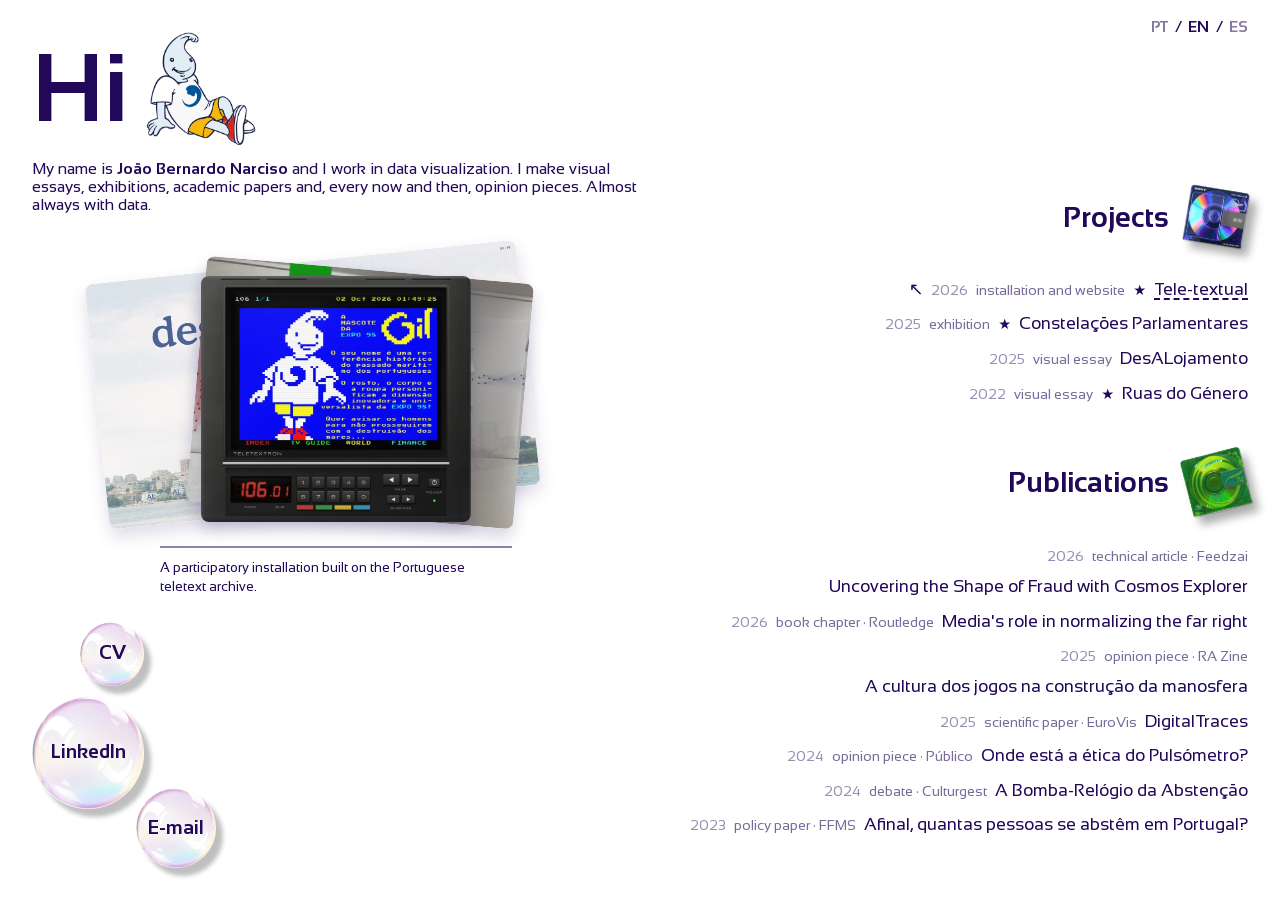
==== index.html @ b0f2d0bf "popups for every project, bigger pile, reviewed copy - every click opens the project's popup; popups" ====
<!doctype html>
<!-- GERADO por build.js a partir de assets/data/site.js. Não editar à mão. -->
<html lang="pt">
	<head>
		<meta charset="utf-8" />
		<meta name="viewport" content="width=device-width, initial-scale=1" />
		<title>João Bernardo Narciso</title>
		<meta name="description" content="João Bernardo Narciso trabalha em visualização de dados. Faz ensaios visuais, exposições, artigos académicos e, de vez em quando, de opinião. Quase sempre com dados." />
		<link rel="canonical" href="https://joaobernardo.me/" />
		<link rel="alternate" hreflang="pt" href="https://joaobernardo.me/" />
		<link rel="alternate" hreflang="en" href="https://joaobernardo.me/en/" />
		<link rel="alternate" hreflang="es" href="https://joaobernardo.me/es/" />
		<link rel="alternate" hreflang="x-default" href="https://joaobernardo.me/" />
		<meta property="og:type" content="website" />
		<meta property="og:title" content="João Bernardo Narciso" />
		<meta property="og:description" content="João Bernardo Narciso trabalha em visualização de dados. Faz ensaios visuais, exposições, artigos académicos e, de vez em quando, de opinião. Quase sempre com dados." />
		<meta property="og:url" content="https://joaobernardo.me/" />
		<meta property="og:image" content="https://joaobernardo.me/assets/images/share.jpg" />
		<meta property="og:image:width" content="1200" />
		<meta property="og:image:height" content="630" />
		<meta name="twitter:card" content="summary_large_image" />
		<link rel="icon" type="image/png" sizes="32x32" href="/assets/images/favicon-32.png" />
		<link rel="icon" type="image/png" sizes="64x64" href="/assets/images/favicon-64.png" />
		<link rel="apple-touch-icon" sizes="180x180" href="/assets/images/apple-touch-icon.png" />
		<link rel="stylesheet" href="/assets/css/reset.css" />
		<link rel="preconnect" href="https://fonts.googleapis.com" />
		<link rel="preconnect" href="https://fonts.gstatic.com" crossorigin />
		<link
			rel="stylesheet"
			href="https://fonts.googleapis.com/css2?family=Sansation:wght@300;400;700&display=swap"
		/>
		<link rel="stylesheet" href="/assets/css/styles.css" />
		<script defer src="https://cloud.umami.is/script.js" data-website-id="e553c8a9-fc2c-4e93-b020-e9d1462095bc"></script>
		<script type="application/ld+json">
{
	"@context": "https://schema.org",
	"@type": "Person",
	"name": "João Bernardo Narciso",
	"url": "https://joaobernardo.me/",
	"jobTitle": "Data Visualization",
	"description": "João Bernardo Narciso trabalha em visualização de dados. Faz ensaios visuais, exposições, artigos académicos e, de vez em quando, de opinião. Quase sempre com dados.",
	"sameAs": [
		"https://www.linkedin.com/in/joaobernardonarciso/"
	]
}
		</script>
	</head>
	<body>
		<script>
			(function () {
				if (location.search.indexOf('lang=pt') !== -1) return;
				if (/bot|crawler|spider|googlebot|bingbot|yandex|slurp|duckduckbot|baiduspider|facebookexternalhit|linkedinbot|twitterbot/i.test(navigator.userAgent)) return;
				var lang = (navigator.language || '').toLowerCase();
				if (lang.indexOf('en') === 0) {
					window.location.replace('/en/');
				} else if (lang.indexOf('es') === 0) {
					window.location.replace('/es/');
				}
			})();
		</script>
		<nav class="bubbles" aria-label="Links">
			<a class="bubble bubble--cv" href="/assets/files/CV.pdf" target="_blank" rel="noopener noreferrer">CV</a>
			<a class="bubble bubble--linkedin" href="https://www.linkedin.com/in/joaobernardonarciso/" target="_blank" rel="noopener noreferrer">LinkedIn</a>
			<a class="bubble bubble--email" href="mailto:joaobernardonarciso@gmail.com">E-mail</a>
		</nav>
		<div class="langSwitcher">
			<a href="/?lang=pt" class="is-active" aria-current="page" data-lang="pt">PT</a>
			<span aria-hidden="true">/</span>
			<a href="/en/" data-lang="en">EN</a>
			<span aria-hidden="true">/</span>
			<a href="/es/" data-lang="es">ES</a>
		</div>
		<main class="columns">
			<div class="leftColumn">
				<header>
					<div class="headerTitle"><h1 class="headerTitleTitle">Olá</h1><img src="/assets/images/gilexpo.webp" alt=""></div>
					<div class="headerDescription"><p>Chamo-me <b>João Bernardo Narciso</b> e trabalho em visualização de dados. Faço ensaios visuais, exposições, artigos académicos e, de vez em quando, de opinião. Quase sempre com dados.</p></div>
				</header>
				<div class="preview" aria-hidden="true" data-idle="stack">
					<img class="preview__thumb" alt="">
					<p class="preview__description"></p>
				</div>
			</div>
			<div class="rightColumn">
				<div class="portfolio" aria-label="Projetos e publicações">
					<div class="section">
						<h2 class="sectionHeader"><span class="disc"><img src="/assets/images/minidisc1.webp" alt="" style="--tilt: 9.4deg; --tilt-hover: -6.6deg"></span>Projetos</h2>
						<ul>
							<li><a href="https://teletext.joaobernardo.me" data-title="Tele-textual" data-description="Uma instalação participativa construída sobre o arquivo do teletexto português." data-modal-description="Um arquivo vivo de páginas do teletexto da RTP e da SIC. Qualquer pessoa pode também criar páginas novas, dentro das restrições de uma tecnologia (aparentemente) obsoleta." data-thumb="/assets/images/thumbnails/teletextual.webp" data-flagship><span class="entry__year">2026</span><span class="entry__type">instalação e site</span><span class="entry__star" role="img" title="Projeto principal" aria-label="Projeto principal">★</span><span class="entry__title">Tele-textual</span></a></li>
							<li><a href="https://parliament.joaobernardo.me" data-title="Constelações Parlamentares" data-description="Exposição sobre as votações do Parlamento Europeu desde 2004, redesenhadas como redes." data-modal-description="Todas as votações nominais do Parlamento Europeu desde 2004, redesenhadas como redes, em que dois eurodeputados ficam mais próximos quanto mais semelhantes forem as suas votações. A exposição está em itinerância no Festival Política." data-thumb="/assets/images/thumbnails/constelacoes.webp" data-flagship data-gallery="/assets/images/constelacoes/4.jpg|/assets/images/constelacoes/1.jpg|/assets/images/constelacoes/2.jpg|/assets/images/constelacoes/5.jpg|/assets/images/constelacoes/3.jpg"><span class="entry__year">2025</span><span class="entry__type">exposição</span><span class="entry__star" role="img" title="Projeto principal" aria-label="Projeto principal">★</span><span class="entry__title">Constelações Parlamentares</span></a></li>
							<li><a href="https://desalojamento.pt" data-title="DesALojamento" data-description="Ensaio visual sobre o impacto do Alojamento Local na crise da habitação em Lisboa e no Porto." data-thumb="/assets/images/thumbnails/desalojamento.webp"><span class="entry__year">2025</span><span class="entry__type">ensaio visual</span><span class="entry__title">DesALojamento</span></a></li>
							<li><a href="https://ruasdogenero.pt/pt" data-title="Ruas do Género" data-description="Ensaio visual sobre a representação das mulheres na toponímia do Porto.&lt;span class=&quot;honor&quot;&gt;Selecionado como uma das melhores histórias visuais e de dados de 2022 pelo The Pudding&lt;/span&gt;&lt;span class=&quot;honor&quot;&gt;Menção honrosa nos Prémios SPE de Jornalismo de Dados&lt;/span&gt;" data-modal-description="Ensaio visual sobre a representação das mulheres na toponímia do Porto.&lt;span class=&quot;honor&quot;&gt;&lt;a href=&quot;https://pudding.cool/pudding-cup/&quot; target=&quot;_blank&quot; rel=&quot;noopener noreferrer&quot;&gt;Selecionado como uma das melhores histórias visuais e de dados de 2022 pelo The Pudding&lt;/a&gt;&lt;/span&gt;&lt;span class=&quot;honor&quot;&gt;&lt;a href=&quot;https://www.escs.ipl.pt/editoriais/premiar-o-jornalismo-de-dados&quot; target=&quot;_blank&quot; rel=&quot;noopener noreferrer&quot;&gt;Menção honrosa nos Prémios SPE de Jornalismo de Dados&lt;/a&gt;&lt;/span&gt;" data-thumb="/assets/images/thumbnails/ruasdogenero.webp" data-flagship><span class="entry__year">2022</span><span class="entry__type">ensaio visual</span><span class="entry__star" role="img" title="Projeto principal" aria-label="Projeto principal">★</span><span class="entry__title">Ruas do Género</span></a></li>
						</ul>
					</div>
					<div class="section">
						<h2 class="sectionHeader"><span class="disc"><img src="/assets/images/minidisc2.webp" alt="" style="--tilt: -13.3deg; --tilt-hover: 6.7deg"></span>Publicações</h2>
						<ul>
							<li><a href="https://medium.com/feedzaitech/uncovering-the-shape-of-fraud-with-cosmos-explorer-visual-metaphors-behind-millions-of-transactions-b98e4cf56e56" data-title="Uncovering the Shape of Fraud with Cosmos Explorer" data-description="Artigo técnico sobre o uso de metáforas visuais para revelar padrões em dados de transações financeiras." data-thumb="/assets/images/thumbnails/fraud.webp"><span class="entry__year">2026</span><span class="entry__type">artigo técnico · Feedzai</span><span class="entry__title">Uncovering the Shape of Fraud with Cosmos Explorer</span></a></li>
							<li><a href="https://www.taylorfrancis.com/chapters/edit/10.4324/9781032710167-3/role-media-normalising-far-right-luca-manucci-joão-bernardo-narciso" data-title="Media's role in normalizing the far right" data-description="Capítulo de livro sobre o papel dos meios de comunicação na normalização da extrema-direita em Portugal e Espanha." data-thumb="/assets/images/thumbnails/farright.webp"><span class="entry__year">2026</span><span class="entry__type">capítulo de livro · Routledge</span><span class="entry__title">Media's role in normalizing the far right</span></a></li>
							<li><a href="https://redeanticapitalista.net/a-cultura-dos-jogos-na-construcao-da-manosfera/" data-title="A cultura dos jogos na construção da manosfera" data-description="Artigo de opinião sobre a cultura dos videojogos como espaço de socialização da manosfera." data-thumb="/assets/images/thumbnails/razine2.webp"><span class="entry__year">2025</span><span class="entry__type">artigo de opinião · RA Zine</span><span class="entry__title">A cultura dos jogos na construção da manosfera</span></a></li>
							<li><a href="https://diglib.eg.org/items/fb9c677a-8d79-43c6-8754-9d08834771e2" data-title="DigitalTraces" data-description="Artigo científico sobre uma ferramenta visual para detetar fraude na atividade digital dos utilizadores." data-thumb="/assets/images/thumbnails/digitaltraces.webp"><span class="entry__year">2025</span><span class="entry__type">artigo científico · EuroVis</span><span class="entry__title">DigitalTraces</span></a></li>
							<li><a href="https://www.publico.pt/2024/02/17/opiniao/opiniao/onde-etica-pulsometro-2080435" data-title="Onde está a ética do Pulsómetro?" data-description="Artigo de opinião sobre a ética do Pulsómetro eleitoral da CNN, um 'indicador de sentimento nas redes sociais' usado nas legislativas de 2024." data-thumb="/assets/images/thumbnails/publico2.webp"><span class="entry__year">2024</span><span class="entry__type">artigo de opinião · Público</span><span class="entry__title">Onde está a ética do Pulsómetro?</span></a></li>
							<li><a href="https://www.culturgest.pt/pt/media/bomba-relogio-da-abstencao/" data-title="A Bomba-Relógio da Abstenção" data-description="Debate sobre as motivações da abstenção eleitoral." data-thumb="/assets/images/thumbnails/bombarelogio.webp"><span class="entry__year">2024</span><span class="entry__type">debate · Culturgest</span><span class="entry__title">A Bomba-Relógio da Abstenção</span></a></li>
							<li><a href="https://ffms.pt/pt-pt/estudos/policy-papers/afinal-quantas-pessoas-se-abstem-em-portugal" data-title="Afinal, quantas pessoas se abstêm em Portugal?" data-description="Policy paper sobre a abstenção eleitoral em Portugal, publicado pela Fundação Francisco Manuel dos Santos." data-thumb="/assets/images/thumbnails/abstencao.webp"><span class="entry__year">2023</span><span class="entry__type">policy paper · FFMS</span><span class="entry__title">Afinal, quantas pessoas se abstêm em Portugal?</span></a></li>
						</ul>
					</div>
				</div>
			</div>
		</main>
		<div class="projectModal" role="dialog" aria-modal="true" aria-labelledby="projectModalTitle" hidden>
			<div class="projectModal__backdrop" data-close></div>
			<div class="projectModal__card">
				<div class="projectModal__header">
					<h2 class="projectModal__title" id="projectModalTitle"></h2>
					<button class="projectModal__close" type="button" aria-label="Fechar" data-close>×</button>
				</div>
				<div class="projectModal__gallery" role="group" aria-label="Fotografias do projeto" hidden></div>
				<div class="projectModal__galleryNav" hidden>
					<button type="button" data-gallery-step="-1" aria-label="Fotografia anterior">←</button>
					<button type="button" data-gallery-step="1" aria-label="Fotografia seguinte">→</button>
				</div>
				<p class="projectModal__description"></p>
				<a class="projectModal__link" target="_blank" rel="noopener noreferrer">Abrir ↗</a>
				<div class="projectModal__nav">
					<button type="button" data-project-step="-1" data-label="Projeto anterior"><span aria-hidden="true">←</span> <span class="projectModal__navTitle"></span></button>
					<button type="button" data-project-step="1" data-label="Projeto seguinte"><span class="projectModal__navTitle"></span> <span aria-hidden="true">→</span></button>
				</div>
			</div>
		</div>
		<script src="/assets/js/main.js" defer></script>
	</body>
</html>
---- assets/css/styles.css ----
:root {
	--color-purple: #210858;
	--max-width: 42rem;
}

*,
*::before,
*::after {
	box-sizing: border-box;
}



html {
  min-height: 100vh;
}

html, html * {
  cursor: url('../images/cursor.png') 0 0, auto !important;
}

/* Anything clickable gets the system hand, so links read as links. */
html a, html a *, html button {
  cursor: pointer !important;
}

body {
	color: var(--color-purple);
	font-family: 'Sansation', system-ui, sans-serif;
	line-height: 1.5;
	min-height: 100vh;
	display: flex;
	flex-direction: column;
	margin: 0;
	padding: 0;
}

p + p {
	margin-top: 0.4em;
}

a {
	color: inherit;
	text-decoration: none;
}

a:hover{
	text-decoration: underline dashed;
	text-underline-offset: 0.2em;
}

b{
	font-weight: bold;
}

.headerTitle {
    font-size: 6rem;
    display: flex;
    flex-direction: row;
    align-items: center;
    gap: 1rem;
    font-weight: bold;
}

.headerTitle img {
	height: 1.2em;
	width: auto;
	object-fit: contain;
}

.headerDescription {
	font-size: 1rem;
	font-style: normal;
	font-weight: 400;
	line-height: 112.295%;
}

.bubbles {
	position: absolute;
	bottom: 2rem;
	left: 2rem;
	width: 11rem;
	pointer-events: none;
}

.bubble {
	position: absolute;
	display: grid;
	place-items: center;
	background: url('../images/bubble.png') center / contain no-repeat;
	color: var(--color-purple);
	text-decoration: none;
	font-weight: 700;
    pointer-events: auto;
    border-radius: 50%;
    box-shadow: 7px 8px 4px rgba(0, 0, 0, 0.25);
	transition: transform 200ms ease-out;
}

.bubble:hover,
.bubble:focus-visible {
	transform: scale(1.08);
}

@media (prefers-reduced-motion: reduce) {
	.bubble {
		transition: none;
	}
	.bubble:hover,
	.bubble:focus-visible {
		transform: none;
	}
}

.bubble--cv {
	bottom: 11.4rem;
	left: 3rem;
	width: 4rem;
	height: 4rem;
	font-size: 1.2rem;
}

.bubble--linkedin {
	bottom: 3.7rem;
	left: 0;
	width: 7rem;
	height: 7rem;
	font-size: 1.2rem;
}

.bubble--email {
	bottom: 0;
	left: 6.5rem;
	width: 5rem;
	height: 5rem;
	font-size: 1.2rem;
}

.portfolio {
	margin-bottom: 1rem;
}

.sectionHeader{
	display: flex;
    flex-direction: row-reverse;
    align-items: center;
	
	gap: 1rem;
	font-size: clamp(1.1rem, 3.2vh, 1.8rem);
	font-weight: 700;
	margin-top: clamp(1rem, 5.3vh, 3rem);
	margin-bottom: clamp(0.5rem, 3.5vh, 2rem);
	text-align: right;

}


.sectionHeader .disc{
	display: inline-block;
	filter: drop-shadow(7px 8px 4px rgba(0, 0, 0, 0.32));
	will-change: filter;
	transform: translateZ(0);
}

.sectionHeader img{
	width: clamp(2.5rem, 7vh, 4rem);
	display: block;
	transform: rotate(var(--tilt, 0deg));
	transition: transform 300ms ease-out;
}

/* Each shelf carries its own tilt in assets/data/site.js, so adding a section
   needs no new CSS. */
.section:hover .sectionHeader img {
	transform: rotate(var(--tilt-hover, var(--tilt, 0deg)));
}

.section ul {
	display: flex;
	flex-direction: column;
	align-items: flex-end;
	gap: clamp(0.35rem, 1.3vh, 0.75rem);
}

.section ul li {
	font-size: clamp(0.8rem, 2vh, 1.1rem);
	line-height: 1.3;
	width: 100%;
}

/* One row per project. The year and the type read first, then the title,
   which stays flush to the right edge the list has always aligned on. A title
   too long for the row wraps inside itself rather than being cut. */
.section ul li a {
	display: flex;
	flex-wrap: wrap;
	justify-content: flex-end;
	align-items: baseline;
	gap: 0.45em;
}

.entry__year,
.entry__type,
.entry__star {
	flex: none;
}

.entry__year {
	font-size: 0.8em;
	font-variant-numeric: tabular-nums;
	opacity: 0.45;
}

.entry__type {
	font-size: 0.8em;
	opacity: 0.6;
}

.entry__star {
	font-size: 0.82em;
	line-height: 1;
}

.entry__title {
	text-align: right;
}

/* Only the title takes the hover underline — not the year and type beside it. */
.section ul li a:hover {
	text-decoration: none;
}

.section ul li a:hover .entry__title,
.section ul li a:focus-visible .entry__title {
	text-decoration: underline dashed;
	text-underline-offset: 0.2em;
}

.columns {
	display: grid;
	grid-template-columns: 50% 1fr;
	gap: 1rem;
	align-items: start;
	padding: 1rem clamp(1rem, 3vw, 2rem);
}

/* The bubbles are pinned to the bottom-left of the first screen (their cluster
   reaches 17.4rem up from it), so the left column stops above them and the
   preview shrinks into whatever height is left. */
.leftColumn {
	display: flex;
	flex-direction: column;
	height: calc(100vh - 2rem);
	padding-bottom: 17.5rem;
}

.rightColumn {
	min-height: calc(100vh - 2rem);
	display: flex;
	flex-direction: column;
	justify-content: flex-end;
	padding-bottom: clamp(1rem, 2rem, 3rem);
}



ul {
	text-align: right;
}

li {
	position: relative;
}

/* The arrow sits on the link, which is the flex row, so it lines up on the
   same baseline as the year rather than stacking above it. */
.section ul li a::before {
	content: '↖';
	flex: none;
	opacity: 0;
	transition: opacity 150ms ease-out, translate 150ms ease-out;
	translate: -0.2em 0.1em;
}

.section ul li a:hover::before,
.section ul li a:focus-visible::before {
	opacity: 1;
	translate: 0 0;
}

@media (prefers-reduced-motion: reduce) {
	.section ul li a::before {
		transition: none;
	}
}

.preview {
	flex: 1 1 0;
	min-height: 0;
	display: grid;
	/* The image row takes what it needs but gives way first on short screens. */
	grid-template-rows: minmax(0, auto) auto;
	/* Centred in the space the left column has left, both ways, and every print
	   centred on the same axis. The width follows the column, so the pile grows
	   on a big screen instead of sitting small in a corner of it. */
	align-content: center;
	justify-items: center;
	align-self: center;
	width: 100%;
	margin: 2rem 0 0;
	max-width: min(44rem, 90%);
	opacity: 0;
	transition: opacity 200ms ease-out;
	text-align: left;
}

.preview.is-visible {
	opacity: 1;
}

.preview__thumb {
	display: block;
	max-width: 100%;
	max-height: min(100%, 30vh);
	border-radius: 0.5rem;
	box-shadow: 0 8px 16px rgba(33, 8, 88, 0.2);
}

.preview__thumb:not([src]),
.preview__thumb[src=""] {
	display: none;
}

.preview__description {
	margin-top: 1rem;
	font-size: 0.85rem;
	line-height: 1.4;
}

.preview__description:empty {
	display: none;
}

@media (prefers-reduced-motion: reduce) {
	.preview {
		transition: none;
	}
}

/* ── Idle preview ─────────────────────────────────────────────────────────────
   What the left column does before anything is hovered (`idlePreview: 'stack'`
   in site.js): a pile of prints. The next two stick out from under the top
   one; a line fills up, the top one is tossed aside and the pile moves up.
   `.is-leaving` plays that exit; the script then swaps the images under
   `.is-resetting`, which turns transitions off so the swap is never seen. */
.preview__thumb,
.preview__next {
	grid-area: 1 / 1;
	transition: transform 400ms ease, opacity 400ms ease;
}

.preview__thumb {
	z-index: 3;
}

/* The pile's row keeps one height whatever is in it, and the prints stand on
   its bottom edge: a row sized by its content changed height every time a
   portrait entered or left the pile, and everything jumped with it. The 39.5rem
   is what the rest of the first screen needs (header ≈ 13rem, margins 3rem,
   three lines of text ≈ 6rem, bubbles 17.5rem) — raise it if the intro grows. */
.preview[data-mode='stack'] {
	--pile-gap: clamp(2rem, 6vh, 4.5rem);
	grid-template-rows: max(4rem, min(42vh, 100vh - 37.5rem - var(--pile-gap), 24rem)) auto;
	/* The tilted prints underneath rise above the row at their corners, more
	   the bigger they are; this gap, which grows with the screen, keeps them
	   off the intro text. */
	margin-top: var(--pile-gap);
}

.preview[data-mode='stack'] .preview__thumb,
.preview[data-mode='stack'] .preview__next {
	align-self: end;
	/* Every print is as tall as the row, whatever its format: the preview is
	   wide enough for a landscape at that height. Capping the width instead
	   made landscapes much shorter than portraits, and since they all stand on
	   the row's bottom edge the landscapes looked dropped to the floor.
	   `height`, not `max-height`: a maximum never enlarges, so a thumbnail whose
	   file is smaller than the row stayed at its own small size. */
	height: 100%;
	width: auto;
	max-height: none;
	object-fit: contain;
}

/* Room for the corners of the tilted prints, so they do not dip into the text.
   The text keeps a reading width of its own, centred under the pile. */
.preview[data-mode='stack'] .preview__description {
	margin-top: 1.5rem;
	width: min(100%, 22rem);
}

.preview__description {
	grid-row: 2;
	transition: opacity 200ms ease-out;
}

.preview__next {
	display: none;
	max-width: 100%;
	max-height: min(100%, 30vh);
	border-radius: 0.5rem;
	box-shadow: 0 8px 16px rgba(33, 8, 88, 0.2);
}

.preview.is-idle .preview__next[src] {
	display: block;
}

/* --x / --x-up are set per image by placeStack() in main.js. */
.preview__next[data-depth='1'] {
	transform: translate(var(--x, 3.5rem), -0.4rem) rotate(5deg);
	opacity: 0.9;
}

/* The second print moves up into the first one's place. It must read --x-up
   here rather than have --x overridden: --x is set inline and would win. */
.preview.is-leaving .preview__next[data-depth='2'] {
	transform: translate(var(--x-up, 3.5rem), -0.4rem) rotate(5deg);
	opacity: 0.9;
}

.preview__next[data-depth='1'] {
	z-index: 2;
}

.preview__next[data-depth='2'] {
	z-index: 1;
	transform: translate(var(--x, 6.5rem), -0.9rem) rotate(-6deg);
	opacity: 0.7;
}

.preview.is-leaving .preview__thumb {
	transform: translate(-45%, -8%) rotate(-12deg);
	opacity: 0;
}

.preview.is-leaving .preview__next[data-depth='1'] {
	transform: none;
	opacity: 1;
}

.preview.is-leaving .preview__description {
	opacity: 0;
}

.preview.is-resetting .preview__thumb,
.preview.is-resetting .preview__next {
	transition: none;
}

/* A hover, or the return from one, fades the old content out and the new in. */
.preview.is-swapping .preview__thumb,
.preview.is-swapping .preview__next,
.preview.is-swapping .preview__description {
	opacity: 0;
	transition: opacity 160ms ease-out;
}

/* The list marks the project on top of the pile the way it marks a hovered one. */
.section ul li a.is-idle-current::before {
	opacity: 1;
	translate: 0 0;
}

.section ul li a.is-idle-current .entry__title {
	text-decoration: underline dashed;
	text-underline-offset: 0.2em;
}

/* The line that fills up until the next change. Its place is always kept,
   empty, so the text does not move when the line stops for a hover and comes
   back afterwards. */
.preview[data-mode='stack'] .preview__description::before {
	content: '';
	display: block;
	height: 2px;
	margin-bottom: 0.6rem;
	background: currentColor;
	opacity: 0.5;
	transform-origin: left;
	transform: scaleX(0);
}

/* It only runs while the pile is cycling: it waits while a title is hovered
   and starts over when the pile carries on. */
.preview.is-idle:not(.is-hovering) .preview__description::before {
	animation: idleProgress var(--idle-ms, 4000ms) linear both;
}

/* Switched off between rounds so it starts over each time. These selectors
   carry `.is-idle` to outweigh the rule above — without it the `:not()` there
   won, the line was never switched off, and it stayed full after one round. */
.preview.is-idle.is-leaving .preview__description::before,
.preview.is-idle.is-swapping .preview__description::before,
.preview.is-idle.is-resetting .preview__description::before {
	animation: none;
}

@keyframes idleProgress {
	from { transform: scaleX(0); }
	to { transform: scaleX(1); }
}

/* Mobile: stack columns, align everything left */
@media (max-width: 768px) {
	.headerTitle {
		font-size: 4rem;
		flex-wrap: wrap;
		margin-bottom: 1rem;
		
	}

	.headerTitle img {
		height: 1.5em;
		max-width: 8rem;
		max-height: 8rem;

	}

	.headerDescription {
		font-size: 0.95rem;
	}

	.columns {
		display: block;
	}

	.leftColumn {
		display: block;
		height: auto;
		padding-bottom: 0;
	}

	.rightColumn {
		min-height: 0;
		display: block;
		padding-bottom: 1rem;
	}

	.portfolio {
		margin-bottom: 0;
	}

	.sectionHeader {
		flex-direction: row;
		text-align: left;
		font-size: 1.4rem;
		margin-top: 2rem;
		margin-bottom: 1rem;
	}

	.sectionHeader img {
		width: 3rem;
	}

	.section ul {
		align-items: flex-start;
		gap: 0.6rem;
	}

	.section ul li {
		font-size: 1rem;
	}

	.section ul li a {
		justify-content: flex-start;
	}

	.entry__title {
		text-align: left;
	}

	ul {
		text-align: left;
	}

	.preview {
		display: none;
	}

	.section ul li a::before {
		display: none;
	}

	.bubbles {
		position: relative;
		bottom: auto;
		left: auto;
		order: 2;
		margin: 2rem auto 0;
		width: 16rem;
		height: 7rem;
	}

	.bubble--cv {
		top: 0.5rem;
		bottom: auto;
		left: 0.4rem;
		width: 3.2rem;
		height: 3.2rem;
		font-size: 1rem;
	}

	.bubble--linkedin {
		top: 0;
		bottom: auto;
		left: 4.8rem;
		width: 5.6rem;
		height: 5.6rem;
		font-size: 1rem;
	}

	.bubble--email {
		top: 1.8rem;
		bottom: auto;
		left: 11.6rem;
		width: 4rem;
		height: 4rem;
		font-size: 1rem;
	}
}


.langSwitcher {
	position: absolute;
	top: 1rem;
	right: clamp(1rem, 3vw, 2rem);
	font-size: 0.95rem;
	display: flex;
	gap: 0.4rem;
	align-items: center;
	z-index: 10;
}

.langSwitcher a {
	color: var(--color-purple);
	opacity: 0.55;
	font-weight: 700;
}

.langSwitcher a.is-active {
	opacity: 1;
}

.langSwitcher a:hover,
.langSwitcher a:focus-visible {
	opacity: 1;
}

@media (max-width: 768px) {
	.langSwitcher {
		top: 0.5rem;
		right: 1rem;
	}
}


.projectModal[hidden] {
	display: none;
}

.projectModal {
	position: fixed;
	inset: 0;
	z-index: 1000;
	display: flex;
	align-items: center;
	justify-content: center;
	padding: 1.5rem;
}

.projectModal__backdrop {
	position: absolute;
	inset: 0;
	background: #ffffff;
}

.projectModal__card {
	position: relative;
	/* One size for every popup, whatever it holds, so the title at the top and
	   the previous/next row at the bottom never move from one project to the
	   next. The side padding is room for the photos' shadows (see the gallery). */
	display: flex;
	flex-direction: column;
	max-width: 58rem;
	width: 100%;
	height: min(88vh, 44rem);
	padding: 0 1rem;
	overflow-y: auto;
	color: var(--color-purple);
}

.projectModal__card > * {
	flex: none;
}

.projectModal__close {
	background: none;
	border: 0;
	padding: 0 0 0 0.75rem;
	font-family: inherit;
	font-size: 1.5rem;
	font-weight: 400;
	line-height: 1;
	color: var(--color-purple);
	flex-shrink: 0;
}

.projectModal__header {
	display: flex;
	align-items: center;
	justify-content: space-between;
	gap: 1rem;
	margin-bottom: 1rem;
}

.projectModal__title {
	font-size: 1.2rem;
	font-weight: 700;
	margin: 0;
	line-height: 1.25;
}

/* Photos vary between portrait and landscape, so fix the height and let each
   one take the width it needs; the strip scrolls sideways. */
.projectModal__gallery {
	display: flex;
	gap: 0.75rem;
	overflow-x: auto;
	overscroll-behavior-x: contain;
	scroll-snap-type: x mandatory;
	/* A scrolling box clips whatever leaves it, shadows included. The padding
	   gives the photos' shadows room inside the box; the negative margins put
	   the photos back in line with the text. */
	padding: 1rem 1rem 2rem;
	margin: -1rem -1rem 0;
	scroll-padding-inline: 1rem;
}

.projectModal__gallery[hidden] {
	display: none;
}

.projectModal__galleryNav {
	display: flex;
	justify-content: flex-end;
	gap: 0.5rem;
	margin: -1.25rem 0 1rem;
}

.projectModal__galleryNav[hidden] {
	display: none;
}

.projectModal__galleryNav button {
	background: none;
	border: 0;
	padding: 0.25rem 0.5rem;
	font-family: inherit;
	font-size: 1.5rem;
	line-height: 1;
	color: var(--color-purple);
}

.projectModal__galleryNav button:disabled {
	opacity: 0.25;
}

.projectModal__galleryItem {
	height: clamp(12rem, 42vh, 22rem);
	width: auto;
	flex: none;
	border-radius: 0.5rem;
	scroll-snap-align: start;
	box-shadow: 0 8px 16px rgba(33, 8, 88, 0.2);
}

.projectModal__description {
	margin: 0 0 1rem;
	font-size: 1rem;
	line-height: 1.4;
}

.projectModal__link {
	align-self: flex-start;
	margin-bottom: 2rem;
	font-weight: 700;
}

/* Previous / next project, each arrow naming where it leads. */
.projectModal__nav {
	display: flex;
	justify-content: space-between;
	gap: 1.5rem;
	/* Pinned to the bottom of the card. */
	margin-top: auto;
	padding: 1rem 0;
	border-top: 1px solid rgba(33, 8, 88, 0.15);
}

.projectModal__nav[hidden] {
	display: none;
}

.projectModal__nav button {
	/* The arrow stays beside the title even when the title wraps. */
	display: flex;
	align-items: baseline;
	gap: 0.4em;
	background: none;
	border: 0;
	padding: 0;
	max-width: 48%;
	font-family: inherit;
	font-size: 0.9rem;
	line-height: 1.3;
	color: var(--color-purple);
	opacity: 0.65;
	text-align: left;
}

.projectModal__nav button:last-child {
	text-align: right;
}

.projectModal__nav button:hover,
.projectModal__nav button:focus-visible {
	opacity: 1;
}

/* The prints on the pile open their project's popup. */
.preview__thumb,
.preview__next {
	cursor: pointer !important;
}

body.is-modal-open {
	overflow: hidden;
}

@media (max-width: 768px) {
	.projectModal__galleryItem {
		height: 12rem;
	}

	/* A lone picture has nothing to scroll to, so it shrinks to the width of a
	   phone instead of sticking out and bringing up a scrollbar. */
	.projectModal__galleryItem:only-child {
		height: auto;
		max-height: 12rem;
		max-width: 100%;
	}
}


.honor {
	display: block;
	margin-top: 0.5rem;
	color: #b8860b;
	font-size: 0.85em;
	line-height: 1.3;
}
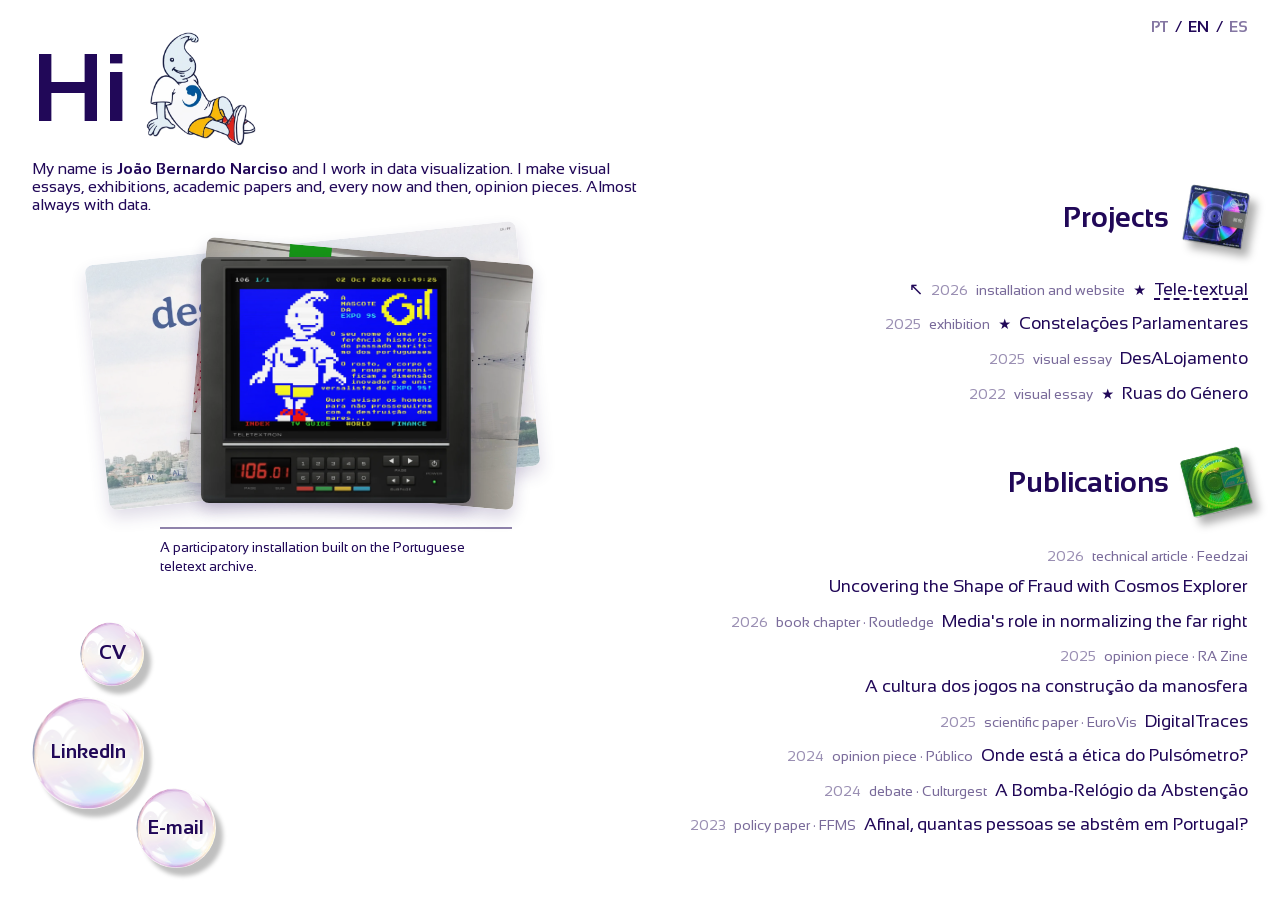
==== commit 48b90285: "pile etc" ====
--- a/index.html
+++ b/index.html
@@ -86,22 +86,22 @@
 					<div class="section">
 						<h2 class="sectionHeader"><span class="disc"><img src="/assets/images/minidisc1.webp" alt="" style="--tilt: 9.4deg; --tilt-hover: -6.6deg"></span>Projetos</h2>
 						<ul>
-							<li><a href="https://teletext.joaobernardo.me" data-title="Tele-textual" data-description="Uma instalação participativa construída sobre o arquivo do teletexto português." data-modal-description="Um arquivo vivo de páginas do teletexto da RTP e da SIC. Qualquer pessoa pode também criar páginas novas, dentro das restrições de uma tecnologia (aparentemente) obsoleta." data-thumb="/assets/images/thumbnails/teletextual.webp" data-flagship><span class="entry__year">2026</span><span class="entry__type">instalação e site</span><span class="entry__star" role="img" title="Projeto principal" aria-label="Projeto principal">★</span><span class="entry__title">Tele-textual</span></a></li>
-							<li><a href="https://parliament.joaobernardo.me" data-title="Constelações Parlamentares" data-description="Exposição sobre as votações do Parlamento Europeu desde 2004, redesenhadas como redes." data-modal-description="Todas as votações nominais do Parlamento Europeu desde 2004, redesenhadas como redes, em que dois eurodeputados ficam mais próximos quanto mais semelhantes forem as suas votações. A exposição está em itinerância no Festival Política." data-thumb="/assets/images/thumbnails/constelacoes.webp" data-flagship data-gallery="/assets/images/constelacoes/4.jpg|/assets/images/constelacoes/1.jpg|/assets/images/constelacoes/2.jpg|/assets/images/constelacoes/5.jpg|/assets/images/constelacoes/3.jpg"><span class="entry__year">2025</span><span class="entry__type">exposição</span><span class="entry__star" role="img" title="Projeto principal" aria-label="Projeto principal">★</span><span class="entry__title">Constelações Parlamentares</span></a></li>
-							<li><a href="https://desalojamento.pt" data-title="DesALojamento" data-description="Ensaio visual sobre o impacto do Alojamento Local na crise da habitação em Lisboa e no Porto." data-thumb="/assets/images/thumbnails/desalojamento.webp"><span class="entry__year">2025</span><span class="entry__type">ensaio visual</span><span class="entry__title">DesALojamento</span></a></li>
-							<li><a href="https://ruasdogenero.pt/pt" data-title="Ruas do Género" data-description="Ensaio visual sobre a representação das mulheres na toponímia do Porto.&lt;span class=&quot;honor&quot;&gt;Selecionado como uma das melhores histórias visuais e de dados de 2022 pelo The Pudding&lt;/span&gt;&lt;span class=&quot;honor&quot;&gt;Menção honrosa nos Prémios SPE de Jornalismo de Dados&lt;/span&gt;" data-modal-description="Ensaio visual sobre a representação das mulheres na toponímia do Porto.&lt;span class=&quot;honor&quot;&gt;&lt;a href=&quot;https://pudding.cool/pudding-cup/&quot; target=&quot;_blank&quot; rel=&quot;noopener noreferrer&quot;&gt;Selecionado como uma das melhores histórias visuais e de dados de 2022 pelo The Pudding&lt;/a&gt;&lt;/span&gt;&lt;span class=&quot;honor&quot;&gt;&lt;a href=&quot;https://www.escs.ipl.pt/editoriais/premiar-o-jornalismo-de-dados&quot; target=&quot;_blank&quot; rel=&quot;noopener noreferrer&quot;&gt;Menção honrosa nos Prémios SPE de Jornalismo de Dados&lt;/a&gt;&lt;/span&gt;" data-thumb="/assets/images/thumbnails/ruasdogenero.webp" data-flagship><span class="entry__year">2022</span><span class="entry__type">ensaio visual</span><span class="entry__star" role="img" title="Projeto principal" aria-label="Projeto principal">★</span><span class="entry__title">Ruas do Género</span></a></li>
+							<li><a href="https://teletext.joaobernardo.me" data-title="Tele-textual" data-description="Uma instalação participativa construída sobre o arquivo do teletexto português." data-modal-description="Um arquivo vivo de páginas do teletexto da RTP e da SIC. Qualquer pessoa pode também criar páginas novas, dentro das restrições de uma tecnologia (aparentemente) obsoleta." data-thumb="/assets/images/thumbnails/teletextual.webp" data-flagship data-pile><span class="entry__year">2026</span><span class="entry__type">instalação e site</span><span class="entry__star" role="img" title="Projeto principal" aria-label="Projeto principal">★</span><span class="entry__title">Tele-textual</span></a></li>
+							<li><a href="https://parliament.joaobernardo.me" data-title="Constelações Parlamentares" data-description="Exposição sobre as votações do Parlamento Europeu desde 2004, redesenhadas como redes." data-modal-description="Todas as votações nominais do Parlamento Europeu desde 2004, redesenhadas como redes, em que dois eurodeputados ficam mais próximos quanto mais semelhantes forem as suas votações. A exposição está em itinerância no Festival Política." data-thumb="/assets/images/thumbnails/constelacoes.webp" data-flagship data-pile data-gallery="/assets/images/constelacoes/4.jpg|/assets/images/constelacoes/1.jpg|/assets/images/constelacoes/2.jpg|/assets/images/constelacoes/5.jpg|/assets/images/constelacoes/3.jpg"><span class="entry__year">2025</span><span class="entry__type">exposição</span><span class="entry__star" role="img" title="Projeto principal" aria-label="Projeto principal">★</span><span class="entry__title">Constelações Parlamentares</span></a></li>
+							<li><a href="https://desalojamento.pt" data-title="DesALojamento" data-description="Ensaio visual sobre o impacto do Alojamento Local na crise da habitação em Lisboa e no Porto." data-thumb="/assets/images/thumbnails/desalojamento.webp" data-pile><span class="entry__year">2025</span><span class="entry__type">ensaio visual</span><span class="entry__title">DesALojamento</span></a></li>
+							<li><a href="https://ruasdogenero.pt/pt" data-title="Ruas do Género" data-description="Ensaio visual sobre a representação das mulheres na toponímia do Porto.&lt;span class=&quot;honor&quot;&gt;Selecionado como uma das melhores histórias visuais e de dados de 2022 pelo The Pudding&lt;/span&gt;&lt;span class=&quot;honor&quot;&gt;Menção honrosa nos Prémios SPE de Jornalismo de Dados&lt;/span&gt;" data-modal-description="Ensaio visual sobre a representação das mulheres na toponímia do Porto.&lt;span class=&quot;honor&quot;&gt;&lt;a href=&quot;https://pudding.cool/pudding-cup/&quot; target=&quot;_blank&quot; rel=&quot;noopener noreferrer&quot;&gt;Selecionado como uma das melhores histórias visuais e de dados de 2022 pelo The Pudding&lt;/a&gt;&lt;/span&gt;&lt;span class=&quot;honor&quot;&gt;&lt;a href=&quot;https://www.escs.ipl.pt/editoriais/premiar-o-jornalismo-de-dados&quot; target=&quot;_blank&quot; rel=&quot;noopener noreferrer&quot;&gt;Menção honrosa nos Prémios SPE de Jornalismo de Dados&lt;/a&gt;&lt;/span&gt;" data-thumb="/assets/images/thumbnails/ruasdogenero.webp" data-flagship data-pile><span class="entry__year">2022</span><span class="entry__type">ensaio visual</span><span class="entry__star" role="img" title="Projeto principal" aria-label="Projeto principal">★</span><span class="entry__title">Ruas do Género</span></a></li>
 						</ul>
 					</div>
 					<div class="section">
 						<h2 class="sectionHeader"><span class="disc"><img src="/assets/images/minidisc2.webp" alt="" style="--tilt: -13.3deg; --tilt-hover: 6.7deg"></span>Publicações</h2>
 						<ul>
-							<li><a href="https://medium.com/feedzaitech/uncovering-the-shape-of-fraud-with-cosmos-explorer-visual-metaphors-behind-millions-of-transactions-b98e4cf56e56" data-title="Uncovering the Shape of Fraud with Cosmos Explorer" data-description="Artigo técnico sobre o uso de metáforas visuais para revelar padrões em dados de transações financeiras." data-thumb="/assets/images/thumbnails/fraud.webp"><span class="entry__year">2026</span><span class="entry__type">artigo técnico · Feedzai</span><span class="entry__title">Uncovering the Shape of Fraud with Cosmos Explorer</span></a></li>
-							<li><a href="https://www.taylorfrancis.com/chapters/edit/10.4324/9781032710167-3/role-media-normalising-far-right-luca-manucci-joão-bernardo-narciso" data-title="Media's role in normalizing the far right" data-description="Capítulo de livro sobre o papel dos meios de comunicação na normalização da extrema-direita em Portugal e Espanha." data-thumb="/assets/images/thumbnails/farright.webp"><span class="entry__year">2026</span><span class="entry__type">capítulo de livro · Routledge</span><span class="entry__title">Media's role in normalizing the far right</span></a></li>
-							<li><a href="https://redeanticapitalista.net/a-cultura-dos-jogos-na-construcao-da-manosfera/" data-title="A cultura dos jogos na construção da manosfera" data-description="Artigo de opinião sobre a cultura dos videojogos como espaço de socialização da manosfera." data-thumb="/assets/images/thumbnails/razine2.webp"><span class="entry__year">2025</span><span class="entry__type">artigo de opinião · RA Zine</span><span class="entry__title">A cultura dos jogos na construção da manosfera</span></a></li>
-							<li><a href="https://diglib.eg.org/items/fb9c677a-8d79-43c6-8754-9d08834771e2" data-title="DigitalTraces" data-description="Artigo científico sobre uma ferramenta visual para detetar fraude na atividade digital dos utilizadores." data-thumb="/assets/images/thumbnails/digitaltraces.webp"><span class="entry__year">2025</span><span class="entry__type">artigo científico · EuroVis</span><span class="entry__title">DigitalTraces</span></a></li>
-							<li><a href="https://www.publico.pt/2024/02/17/opiniao/opiniao/onde-etica-pulsometro-2080435" data-title="Onde está a ética do Pulsómetro?" data-description="Artigo de opinião sobre a ética do Pulsómetro eleitoral da CNN, um 'indicador de sentimento nas redes sociais' usado nas legislativas de 2024." data-thumb="/assets/images/thumbnails/publico2.webp"><span class="entry__year">2024</span><span class="entry__type">artigo de opinião · Público</span><span class="entry__title">Onde está a ética do Pulsómetro?</span></a></li>
-							<li><a href="https://www.culturgest.pt/pt/media/bomba-relogio-da-abstencao/" data-title="A Bomba-Relógio da Abstenção" data-description="Debate sobre as motivações da abstenção eleitoral." data-thumb="/assets/images/thumbnails/bombarelogio.webp"><span class="entry__year">2024</span><span class="entry__type">debate · Culturgest</span><span class="entry__title">A Bomba-Relógio da Abstenção</span></a></li>
-							<li><a href="https://ffms.pt/pt-pt/estudos/policy-papers/afinal-quantas-pessoas-se-abstem-em-portugal" data-title="Afinal, quantas pessoas se abstêm em Portugal?" data-description="Policy paper sobre a abstenção eleitoral em Portugal, publicado pela Fundação Francisco Manuel dos Santos." data-thumb="/assets/images/thumbnails/abstencao.webp"><span class="entry__year">2023</span><span class="entry__type">policy paper · FFMS</span><span class="entry__title">Afinal, quantas pessoas se abstêm em Portugal?</span></a></li>
+							<li><a href="https://medium.com/feedzaitech/uncovering-the-shape-of-fraud-with-cosmos-explorer-visual-metaphors-behind-millions-of-transactions-b98e4cf56e56" data-title="Uncovering the Shape of Fraud with Cosmos Explorer" data-description="Artigo técnico sobre o uso de metáforas visuais para revelar padrões em dados de transações financeiras." data-thumb="/assets/images/thumbnails/fraud.webp" data-pile><span class="entry__year">2026</span><span class="entry__type">artigo técnico · Feedzai</span><span class="entry__title">Uncovering the Shape of Fraud with Cosmos Explorer</span></a></li>
+							<li><a href="https://www.taylorfrancis.com/chapters/edit/10.4324/9781032710167-3/role-media-normalising-far-right-luca-manucci-joão-bernardo-narciso" data-title="Media's role in normalizing the far right" data-description="Capítulo de livro sobre o papel dos meios de comunicação na normalização da extrema-direita em Portugal e Espanha." data-thumb="/assets/images/thumbnails/farright.webp" data-pile><span class="entry__year">2026</span><span class="entry__type">capítulo de livro · Routledge</span><span class="entry__title">Media's role in normalizing the far right</span></a></li>
+							<li><a href="https://redeanticapitalista.net/a-cultura-dos-jogos-na-construcao-da-manosfera/" data-title="A cultura dos jogos na construção da manosfera" data-description="Artigo de opinião sobre a cultura dos videojogos como espaço de socialização da manosfera." data-thumb="/assets/images/thumbnails/razine2.webp" data-pile><span class="entry__year">2025</span><span class="entry__type">artigo de opinião · RA Zine</span><span class="entry__title">A cultura dos jogos na construção da manosfera</span></a></li>
+							<li><a href="https://diglib.eg.org/items/fb9c677a-8d79-43c6-8754-9d08834771e2" data-title="DigitalTraces" data-description="Artigo científico sobre uma ferramenta visual para detetar fraude na atividade digital dos utilizadores." data-thumb="/assets/images/thumbnails/digitaltraces.webp" data-pile><span class="entry__year">2025</span><span class="entry__type">artigo científico · EuroVis</span><span class="entry__title">DigitalTraces</span></a></li>
+							<li><a href="https://www.publico.pt/2024/02/17/opiniao/opiniao/onde-etica-pulsometro-2080435" data-title="Onde está a ética do Pulsómetro?" data-description="Artigo de opinião sobre a ética do Pulsómetro eleitoral da CNN, um 'indicador de sentimento nas redes sociais' usado nas legislativas de 2024." data-thumb="/assets/images/thumbnails/publico2.webp" data-pile><span class="entry__year">2024</span><span class="entry__type">artigo de opinião · Público</span><span class="entry__title">Onde está a ética do Pulsómetro?</span></a></li>
+							<li><a href="https://www.culturgest.pt/pt/media/bomba-relogio-da-abstencao/" data-title="A Bomba-Relógio da Abstenção" data-description="Debate sobre as motivações da abstenção eleitoral." data-thumb="/assets/images/thumbnails/bombarelogio.webp" data-pile><span class="entry__year">2024</span><span class="entry__type">debate · Culturgest</span><span class="entry__title">A Bomba-Relógio da Abstenção</span></a></li>
+							<li><a href="https://ffms.pt/pt-pt/estudos/policy-papers/afinal-quantas-pessoas-se-abstem-em-portugal" data-title="Afinal, quantas pessoas se abstêm em Portugal?" data-description="Policy paper sobre a abstenção eleitoral em Portugal, publicado pela Fundação Francisco Manuel dos Santos." data-thumb="/assets/images/thumbnails/abstencao.webp" data-pile><span class="entry__year">2023</span><span class="entry__type">policy paper · FFMS</span><span class="entry__title">Afinal, quantas pessoas se abstêm em Portugal?</span></a></li>
 						</ul>
 					</div>
 				</div>
--- a/assets/css/styles.css
+++ b/assets/css/styles.css
@@ -397,6 +397,11 @@
 .preview[data-mode='stack'] .preview__description {
 	margin-top: 1.5rem;
 	width: min(100%, 22rem);
+	/* A fixed height, about four lines. The pile and its text are centred
+	   together in the column, so a caption that was one line longer or shorter
+	   moved the whole block up or down as the projects changed. A longer
+	   caption now runs past this box instead of resizing it. */
+	height: 5.5rem;
 }
 
 .preview__description {
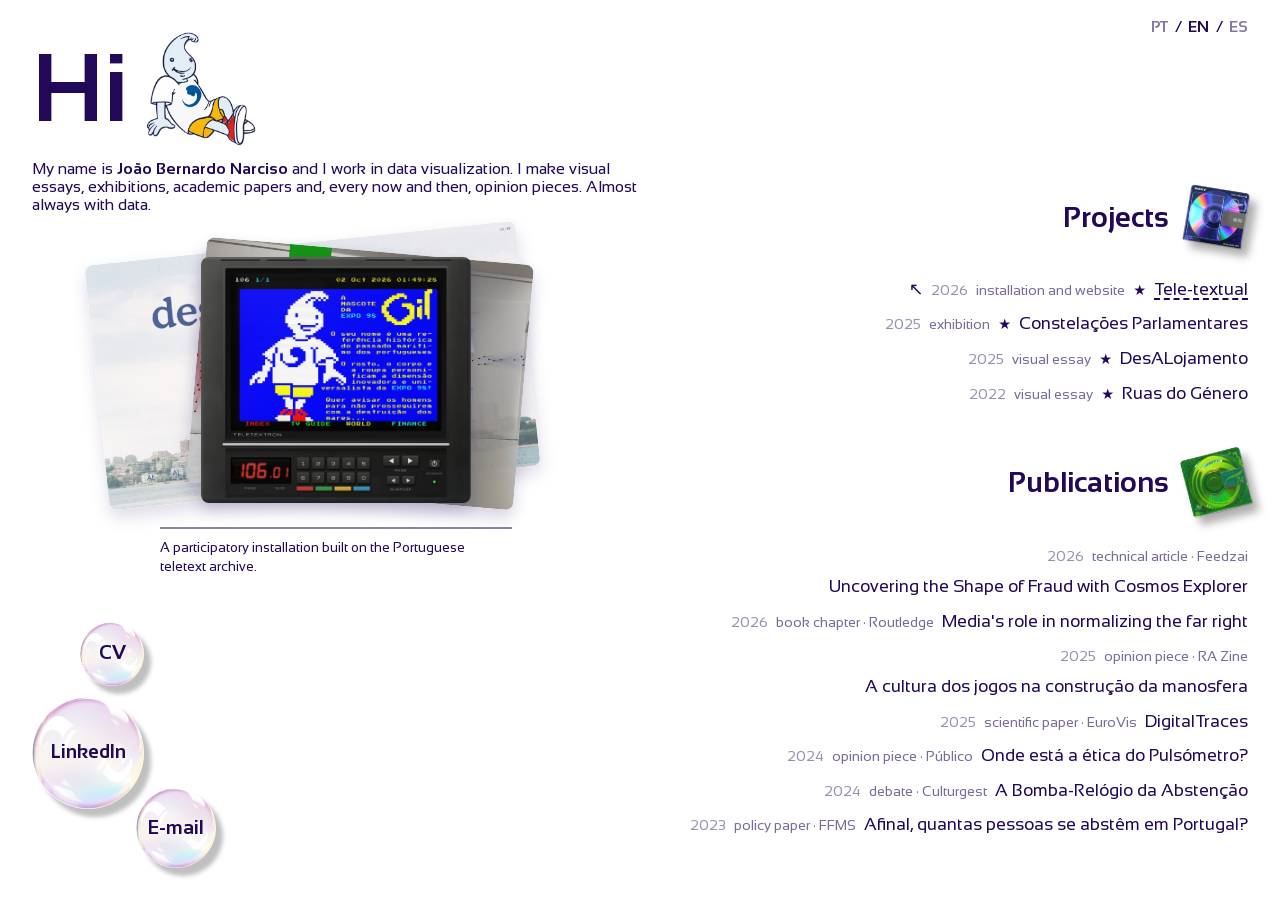
==== commit 5610fdde: "node" ====
--- a/index.html
+++ b/index.html
@@ -88,19 +88,19 @@
 						<ul>
 							<li><a href="https://teletext.joaobernardo.me" data-title="Tele-textual" data-description="Uma instalação participativa construída sobre o arquivo do teletexto português." data-modal-description="Um arquivo vivo de páginas do teletexto da RTP e da SIC. Qualquer pessoa pode também criar páginas novas, dentro das restrições de uma tecnologia (aparentemente) obsoleta." data-thumb="/assets/images/thumbnails/teletextual.webp" data-flagship data-pile><span class="entry__year">2026</span><span class="entry__type">instalação e site</span><span class="entry__star" role="img" title="Projeto principal" aria-label="Projeto principal">★</span><span class="entry__title">Tele-textual</span></a></li>
 							<li><a href="https://parliament.joaobernardo.me" data-title="Constelações Parlamentares" data-description="Exposição sobre as votações do Parlamento Europeu desde 2004, redesenhadas como redes." data-modal-description="Todas as votações nominais do Parlamento Europeu desde 2004, redesenhadas como redes, em que dois eurodeputados ficam mais próximos quanto mais semelhantes forem as suas votações. A exposição está em itinerância no Festival Política." data-thumb="/assets/images/thumbnails/constelacoes.webp" data-flagship data-pile data-gallery="/assets/images/constelacoes/4.jpg|/assets/images/constelacoes/1.jpg|/assets/images/constelacoes/2.jpg|/assets/images/constelacoes/5.jpg|/assets/images/constelacoes/3.jpg"><span class="entry__year">2025</span><span class="entry__type">exposição</span><span class="entry__star" role="img" title="Projeto principal" aria-label="Projeto principal">★</span><span class="entry__title">Constelações Parlamentares</span></a></li>
-							<li><a href="https://desalojamento.pt" data-title="DesALojamento" data-description="Ensaio visual sobre o impacto do Alojamento Local na crise da habitação em Lisboa e no Porto." data-thumb="/assets/images/thumbnails/desalojamento.webp" data-pile><span class="entry__year">2025</span><span class="entry__type">ensaio visual</span><span class="entry__title">DesALojamento</span></a></li>
+							<li><a href="https://desalojamento.pt" data-title="DesALojamento" data-description="Ensaio visual sobre o impacto do Alojamento Local na crise da habitação em Lisboa e no Porto." data-thumb="/assets/images/thumbnails/desalojamento.webp" data-flagship data-pile><span class="entry__year">2025</span><span class="entry__type">ensaio visual</span><span class="entry__star" role="img" title="Projeto principal" aria-label="Projeto principal">★</span><span class="entry__title">DesALojamento</span></a></li>
 							<li><a href="https://ruasdogenero.pt/pt" data-title="Ruas do Género" data-description="Ensaio visual sobre a representação das mulheres na toponímia do Porto.&lt;span class=&quot;honor&quot;&gt;Selecionado como uma das melhores histórias visuais e de dados de 2022 pelo The Pudding&lt;/span&gt;&lt;span class=&quot;honor&quot;&gt;Menção honrosa nos Prémios SPE de Jornalismo de Dados&lt;/span&gt;" data-modal-description="Ensaio visual sobre a representação das mulheres na toponímia do Porto.&lt;span class=&quot;honor&quot;&gt;&lt;a href=&quot;https://pudding.cool/pudding-cup/&quot; target=&quot;_blank&quot; rel=&quot;noopener noreferrer&quot;&gt;Selecionado como uma das melhores histórias visuais e de dados de 2022 pelo The Pudding&lt;/a&gt;&lt;/span&gt;&lt;span class=&quot;honor&quot;&gt;&lt;a href=&quot;https://www.escs.ipl.pt/editoriais/premiar-o-jornalismo-de-dados&quot; target=&quot;_blank&quot; rel=&quot;noopener noreferrer&quot;&gt;Menção honrosa nos Prémios SPE de Jornalismo de Dados&lt;/a&gt;&lt;/span&gt;" data-thumb="/assets/images/thumbnails/ruasdogenero.webp" data-flagship data-pile><span class="entry__year">2022</span><span class="entry__type">ensaio visual</span><span class="entry__star" role="img" title="Projeto principal" aria-label="Projeto principal">★</span><span class="entry__title">Ruas do Género</span></a></li>
 						</ul>
 					</div>
 					<div class="section">
 						<h2 class="sectionHeader"><span class="disc"><img src="/assets/images/minidisc2.webp" alt="" style="--tilt: -13.3deg; --tilt-hover: 6.7deg"></span>Publicações</h2>
 						<ul>
-							<li><a href="https://medium.com/feedzaitech/uncovering-the-shape-of-fraud-with-cosmos-explorer-visual-metaphors-behind-millions-of-transactions-b98e4cf56e56" data-title="Uncovering the Shape of Fraud with Cosmos Explorer" data-description="Artigo técnico sobre o uso de metáforas visuais para revelar padrões em dados de transações financeiras." data-thumb="/assets/images/thumbnails/fraud.webp" data-pile><span class="entry__year">2026</span><span class="entry__type">artigo técnico · Feedzai</span><span class="entry__title">Uncovering the Shape of Fraud with Cosmos Explorer</span></a></li>
+							<li><a href="https://medium.com/feedzaitech/uncovering-the-shape-of-fraud-with-cosmos-explorer-visual-metaphors-behind-millions-of-transactions-b98e4cf56e56" data-title="Uncovering the Shape of Fraud with Cosmos Explorer" data-description="Artigo técnico sobre o uso de metáforas visuais para revelar padrões em dados de transações financeiras." data-thumb="/assets/images/thumbnails/fraud.webp"><span class="entry__year">2026</span><span class="entry__type">artigo técnico · Feedzai</span><span class="entry__title">Uncovering the Shape of Fraud with Cosmos Explorer</span></a></li>
 							<li><a href="https://www.taylorfrancis.com/chapters/edit/10.4324/9781032710167-3/role-media-normalising-far-right-luca-manucci-joão-bernardo-narciso" data-title="Media's role in normalizing the far right" data-description="Capítulo de livro sobre o papel dos meios de comunicação na normalização da extrema-direita em Portugal e Espanha." data-thumb="/assets/images/thumbnails/farright.webp" data-pile><span class="entry__year">2026</span><span class="entry__type">capítulo de livro · Routledge</span><span class="entry__title">Media's role in normalizing the far right</span></a></li>
-							<li><a href="https://redeanticapitalista.net/a-cultura-dos-jogos-na-construcao-da-manosfera/" data-title="A cultura dos jogos na construção da manosfera" data-description="Artigo de opinião sobre a cultura dos videojogos como espaço de socialização da manosfera." data-thumb="/assets/images/thumbnails/razine2.webp" data-pile><span class="entry__year">2025</span><span class="entry__type">artigo de opinião · RA Zine</span><span class="entry__title">A cultura dos jogos na construção da manosfera</span></a></li>
-							<li><a href="https://diglib.eg.org/items/fb9c677a-8d79-43c6-8754-9d08834771e2" data-title="DigitalTraces" data-description="Artigo científico sobre uma ferramenta visual para detetar fraude na atividade digital dos utilizadores." data-thumb="/assets/images/thumbnails/digitaltraces.webp" data-pile><span class="entry__year">2025</span><span class="entry__type">artigo científico · EuroVis</span><span class="entry__title">DigitalTraces</span></a></li>
+							<li><a href="https://redeanticapitalista.net/a-cultura-dos-jogos-na-construcao-da-manosfera/" data-title="A cultura dos jogos na construção da manosfera" data-description="Artigo de opinião sobre a cultura dos videojogos como espaço de socialização da manosfera." data-thumb="/assets/images/thumbnails/razine2.webp"><span class="entry__year">2025</span><span class="entry__type">artigo de opinião · RA Zine</span><span class="entry__title">A cultura dos jogos na construção da manosfera</span></a></li>
+							<li><a href="https://diglib.eg.org/items/fb9c677a-8d79-43c6-8754-9d08834771e2" data-title="DigitalTraces" data-description="Artigo científico sobre uma ferramenta visual para detetar fraude na atividade digital dos utilizadores." data-thumb="/assets/images/thumbnails/digitaltraces.webp"><span class="entry__year">2025</span><span class="entry__type">artigo científico · EuroVis</span><span class="entry__title">DigitalTraces</span></a></li>
 							<li><a href="https://www.publico.pt/2024/02/17/opiniao/opiniao/onde-etica-pulsometro-2080435" data-title="Onde está a ética do Pulsómetro?" data-description="Artigo de opinião sobre a ética do Pulsómetro eleitoral da CNN, um 'indicador de sentimento nas redes sociais' usado nas legislativas de 2024." data-thumb="/assets/images/thumbnails/publico2.webp" data-pile><span class="entry__year">2024</span><span class="entry__type">artigo de opinião · Público</span><span class="entry__title">Onde está a ética do Pulsómetro?</span></a></li>
-							<li><a href="https://www.culturgest.pt/pt/media/bomba-relogio-da-abstencao/" data-title="A Bomba-Relógio da Abstenção" data-description="Debate sobre as motivações da abstenção eleitoral." data-thumb="/assets/images/thumbnails/bombarelogio.webp" data-pile><span class="entry__year">2024</span><span class="entry__type">debate · Culturgest</span><span class="entry__title">A Bomba-Relógio da Abstenção</span></a></li>
+							<li><a href="https://www.culturgest.pt/pt/media/bomba-relogio-da-abstencao/" data-title="A Bomba-Relógio da Abstenção" data-description="Debate sobre as motivações da abstenção eleitoral." data-thumb="/assets/images/thumbnails/bombarelogio.webp"><span class="entry__year">2024</span><span class="entry__type">debate · Culturgest</span><span class="entry__title">A Bomba-Relógio da Abstenção</span></a></li>
 							<li><a href="https://ffms.pt/pt-pt/estudos/policy-papers/afinal-quantas-pessoas-se-abstem-em-portugal" data-title="Afinal, quantas pessoas se abstêm em Portugal?" data-description="Policy paper sobre a abstenção eleitoral em Portugal, publicado pela Fundação Francisco Manuel dos Santos." data-thumb="/assets/images/thumbnails/abstencao.webp" data-pile><span class="entry__year">2023</span><span class="entry__type">policy paper · FFMS</span><span class="entry__title">Afinal, quantas pessoas se abstêm em Portugal?</span></a></li>
 						</ul>
 					</div>
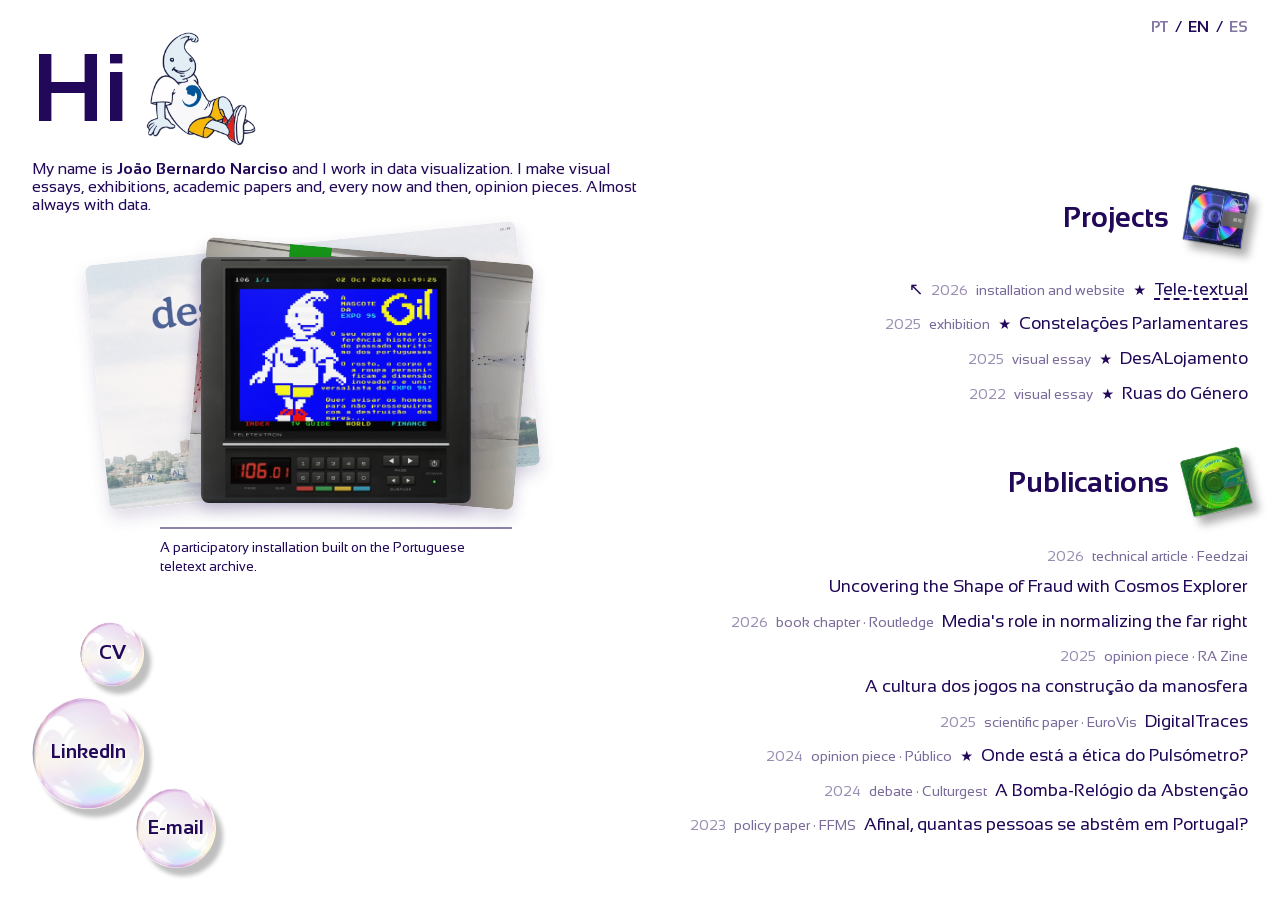
==== commit 8c39f066: "ups" ====
--- a/index.html
+++ b/index.html
@@ -99,7 +99,7 @@
 							<li><a href="https://www.taylorfrancis.com/chapters/edit/10.4324/9781032710167-3/role-media-normalising-far-right-luca-manucci-joão-bernardo-narciso" data-title="Media's role in normalizing the far right" data-description="Capítulo de livro sobre o papel dos meios de comunicação na normalização da extrema-direita em Portugal e Espanha." data-thumb="/assets/images/thumbnails/farright.webp" data-pile><span class="entry__year">2026</span><span class="entry__type">capítulo de livro · Routledge</span><span class="entry__title">Media's role in normalizing the far right</span></a></li>
 							<li><a href="https://redeanticapitalista.net/a-cultura-dos-jogos-na-construcao-da-manosfera/" data-title="A cultura dos jogos na construção da manosfera" data-description="Artigo de opinião sobre a cultura dos videojogos como espaço de socialização da manosfera." data-thumb="/assets/images/thumbnails/razine2.webp"><span class="entry__year">2025</span><span class="entry__type">artigo de opinião · RA Zine</span><span class="entry__title">A cultura dos jogos na construção da manosfera</span></a></li>
 							<li><a href="https://diglib.eg.org/items/fb9c677a-8d79-43c6-8754-9d08834771e2" data-title="DigitalTraces" data-description="Artigo científico sobre uma ferramenta visual para detetar fraude na atividade digital dos utilizadores." data-thumb="/assets/images/thumbnails/digitaltraces.webp"><span class="entry__year">2025</span><span class="entry__type">artigo científico · EuroVis</span><span class="entry__title">DigitalTraces</span></a></li>
-							<li><a href="https://www.publico.pt/2024/02/17/opiniao/opiniao/onde-etica-pulsometro-2080435" data-title="Onde está a ética do Pulsómetro?" data-description="Artigo de opinião sobre a ética do Pulsómetro eleitoral da CNN, um 'indicador de sentimento nas redes sociais' usado nas legislativas de 2024." data-thumb="/assets/images/thumbnails/publico2.webp" data-pile><span class="entry__year">2024</span><span class="entry__type">artigo de opinião · Público</span><span class="entry__title">Onde está a ética do Pulsómetro?</span></a></li>
+							<li><a href="https://www.publico.pt/2024/02/17/opiniao/opiniao/onde-etica-pulsometro-2080435" data-title="Onde está a ética do Pulsómetro?" data-description="Artigo de opinião sobre a ética do Pulsómetro eleitoral da CNN, um 'indicador de sentimento nas redes sociais' usado nas legislativas de 2024." data-thumb="/assets/images/thumbnails/publico2.webp" data-flagship data-pile><span class="entry__year">2024</span><span class="entry__type">artigo de opinião · Público</span><span class="entry__star" role="img" title="Projeto principal" aria-label="Projeto principal">★</span><span class="entry__title">Onde está a ética do Pulsómetro?</span></a></li>
 							<li><a href="https://www.culturgest.pt/pt/media/bomba-relogio-da-abstencao/" data-title="A Bomba-Relógio da Abstenção" data-description="Debate sobre as motivações da abstenção eleitoral." data-thumb="/assets/images/thumbnails/bombarelogio.webp"><span class="entry__year">2024</span><span class="entry__type">debate · Culturgest</span><span class="entry__title">A Bomba-Relógio da Abstenção</span></a></li>
 							<li><a href="https://ffms.pt/pt-pt/estudos/policy-papers/afinal-quantas-pessoas-se-abstem-em-portugal" data-title="Afinal, quantas pessoas se abstêm em Portugal?" data-description="Policy paper sobre a abstenção eleitoral em Portugal, publicado pela Fundação Francisco Manuel dos Santos." data-thumb="/assets/images/thumbnails/abstencao.webp" data-pile><span class="entry__year">2023</span><span class="entry__type">policy paper · FFMS</span><span class="entry__title">Afinal, quantas pessoas se abstêm em Portugal?</span></a></li>
 						</ul>
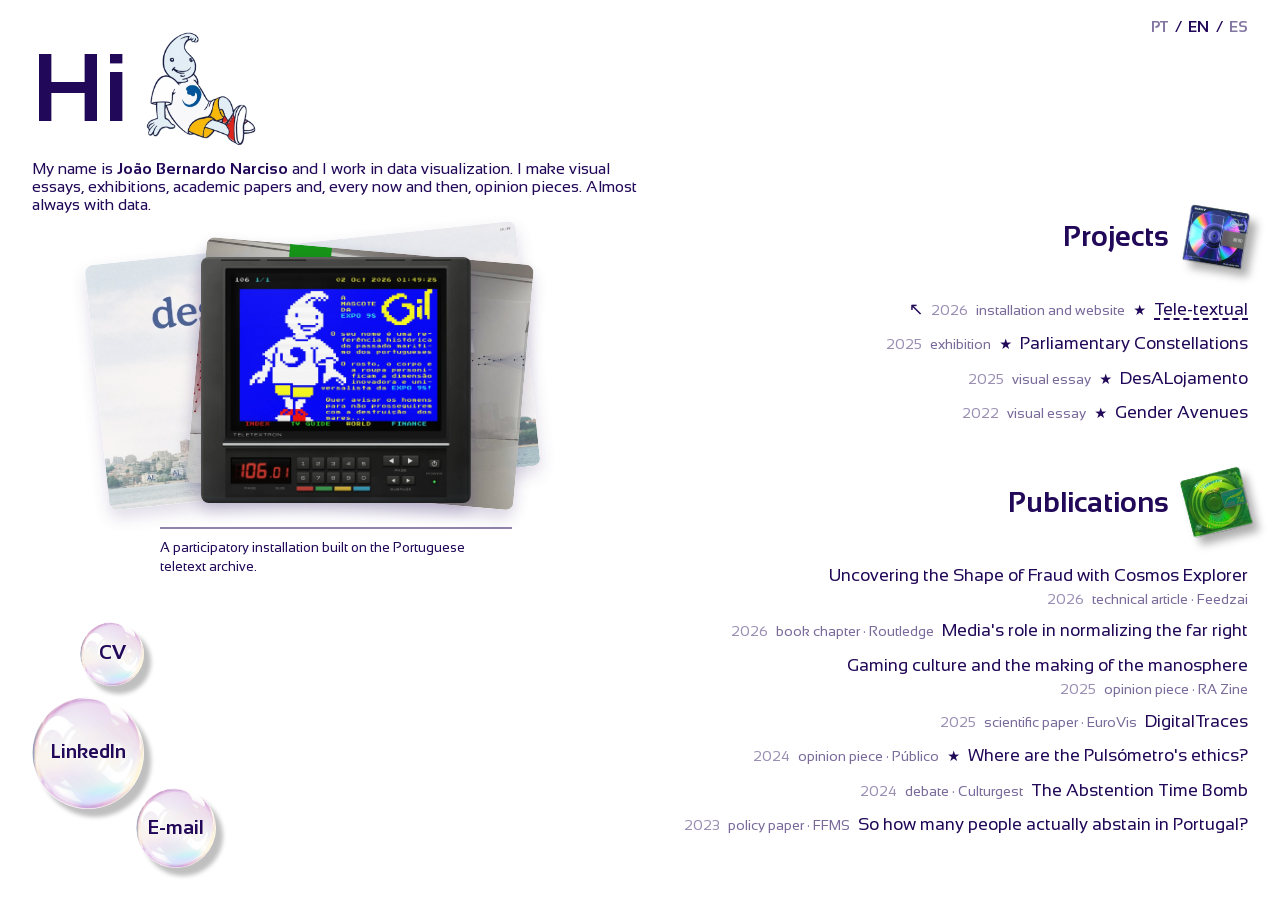
==== commit b96ebc2c: "Translate project titles; fix DesALojamento EN link Every title now has pt/en/es versions. desalojam" ====
--- a/index.html
+++ b/index.html
@@ -95,8 +95,8 @@
 					<div class="section">
 						<h2 class="sectionHeader"><span class="disc"><img src="/assets/images/minidisc2.webp" alt="" style="--tilt: -13.3deg; --tilt-hover: 6.7deg"></span>Publicações</h2>
 						<ul>
-							<li><a href="https://medium.com/feedzaitech/uncovering-the-shape-of-fraud-with-cosmos-explorer-visual-metaphors-behind-millions-of-transactions-b98e4cf56e56" data-title="Uncovering the Shape of Fraud with Cosmos Explorer" data-description="Artigo técnico sobre o uso de metáforas visuais para revelar padrões em dados de transações financeiras." data-thumb="/assets/images/thumbnails/fraud.webp"><span class="entry__year">2026</span><span class="entry__type">artigo técnico · Feedzai</span><span class="entry__title">Uncovering the Shape of Fraud with Cosmos Explorer</span></a></li>
-							<li><a href="https://www.taylorfrancis.com/chapters/edit/10.4324/9781032710167-3/role-media-normalising-far-right-luca-manucci-joão-bernardo-narciso" data-title="Media's role in normalizing the far right" data-description="Capítulo de livro sobre o papel dos meios de comunicação na normalização da extrema-direita em Portugal e Espanha." data-thumb="/assets/images/thumbnails/farright.webp" data-pile><span class="entry__year">2026</span><span class="entry__type">capítulo de livro · Routledge</span><span class="entry__title">Media's role in normalizing the far right</span></a></li>
+							<li><a href="https://medium.com/feedzaitech/uncovering-the-shape-of-fraud-with-cosmos-explorer-visual-metaphors-behind-millions-of-transactions-b98e4cf56e56" data-title="Revelar a forma da fraude com o Cosmos Explorer" data-description="Artigo técnico sobre o uso de metáforas visuais para revelar padrões em dados de transações financeiras." data-thumb="/assets/images/thumbnails/fraud.webp"><span class="entry__year">2026</span><span class="entry__type">artigo técnico · Feedzai</span><span class="entry__title">Revelar a forma da fraude com o Cosmos Explorer</span></a></li>
+							<li><a href="https://www.taylorfrancis.com/chapters/edit/10.4324/9781032710167-3/role-media-normalising-far-right-luca-manucci-joão-bernardo-narciso" data-title="O papel dos media na normalização da extrema-direita" data-description="Capítulo de livro sobre o papel dos meios de comunicação na normalização da extrema-direita em Portugal e Espanha." data-thumb="/assets/images/thumbnails/farright.webp" data-pile><span class="entry__year">2026</span><span class="entry__type">capítulo de livro · Routledge</span><span class="entry__title">O papel dos media na normalização da extrema-direita</span></a></li>
 							<li><a href="https://redeanticapitalista.net/a-cultura-dos-jogos-na-construcao-da-manosfera/" data-title="A cultura dos jogos na construção da manosfera" data-description="Artigo de opinião sobre a cultura dos videojogos como espaço de socialização da manosfera." data-thumb="/assets/images/thumbnails/razine2.webp"><span class="entry__year">2025</span><span class="entry__type">artigo de opinião · RA Zine</span><span class="entry__title">A cultura dos jogos na construção da manosfera</span></a></li>
 							<li><a href="https://diglib.eg.org/items/fb9c677a-8d79-43c6-8754-9d08834771e2" data-title="DigitalTraces" data-description="Artigo científico sobre uma ferramenta visual para detetar fraude na atividade digital dos utilizadores." data-thumb="/assets/images/thumbnails/digitaltraces.webp"><span class="entry__year">2025</span><span class="entry__type">artigo científico · EuroVis</span><span class="entry__title">DigitalTraces</span></a></li>
 							<li><a href="https://www.publico.pt/2024/02/17/opiniao/opiniao/onde-etica-pulsometro-2080435" data-title="Onde está a ética do Pulsómetro?" data-description="Artigo de opinião sobre a ética do Pulsómetro eleitoral da CNN, um 'indicador de sentimento nas redes sociais' usado nas legislativas de 2024." data-thumb="/assets/images/thumbnails/publico2.webp" data-flagship data-pile><span class="entry__year">2024</span><span class="entry__type">artigo de opinião · Público</span><span class="entry__star" role="img" title="Projeto principal" aria-label="Projeto principal">★</span><span class="entry__title">Onde está a ética do Pulsómetro?</span></a></li>
--- a/assets/css/styles.css
+++ b/assets/css/styles.css
@@ -189,14 +189,15 @@
 }
 
 /* One row per project. The year and the type read first, then the title,
-   which stays flush to the right edge the list has always aligned on. A title
-   too long for the row wraps inside itself rather than being cut. */
+   which stays flush to the right edge the list has always aligned on. When
+   the row is too narrow for both, wrap-reverse puts the title on the line
+   above and the year and type below it. */
 .section ul li a {
 	display: flex;
-	flex-wrap: wrap;
+	flex-wrap: wrap-reverse;
 	justify-content: flex-end;
 	align-items: baseline;
-	gap: 0.45em;
+	gap: 0.15em 0.45em;
 }
 
 .entry__year,
@@ -277,6 +278,9 @@
 .section ul li a::before {
 	content: '↖';
 	flex: none;
+	/* Full-size glyph on a line of smaller type: without this it makes the
+	   year-and-type line taller and pushes it away from a wrapped title. */
+	line-height: 0;
 	opacity: 0;
 	transition: opacity 150ms ease-out, translate 150ms ease-out;
 	translate: -0.2em 0.1em;
@@ -570,7 +574,7 @@
 
 	.section ul {
 		align-items: flex-start;
-		gap: 0.6rem;
+		gap: 1.15rem;
 	}
 
 	.section ul li {
@@ -581,8 +585,15 @@
 		justify-content: flex-start;
 	}
 
+	/* The title always takes a line to itself, which wrap-reverse stacks
+	   above the year, type and star. */
 	.entry__title {
+		flex-basis: 100%;
 		text-align: left;
+	}
+
+	.entry__type {
+		flex: 0 1 auto;
 	}
 
 	ul {
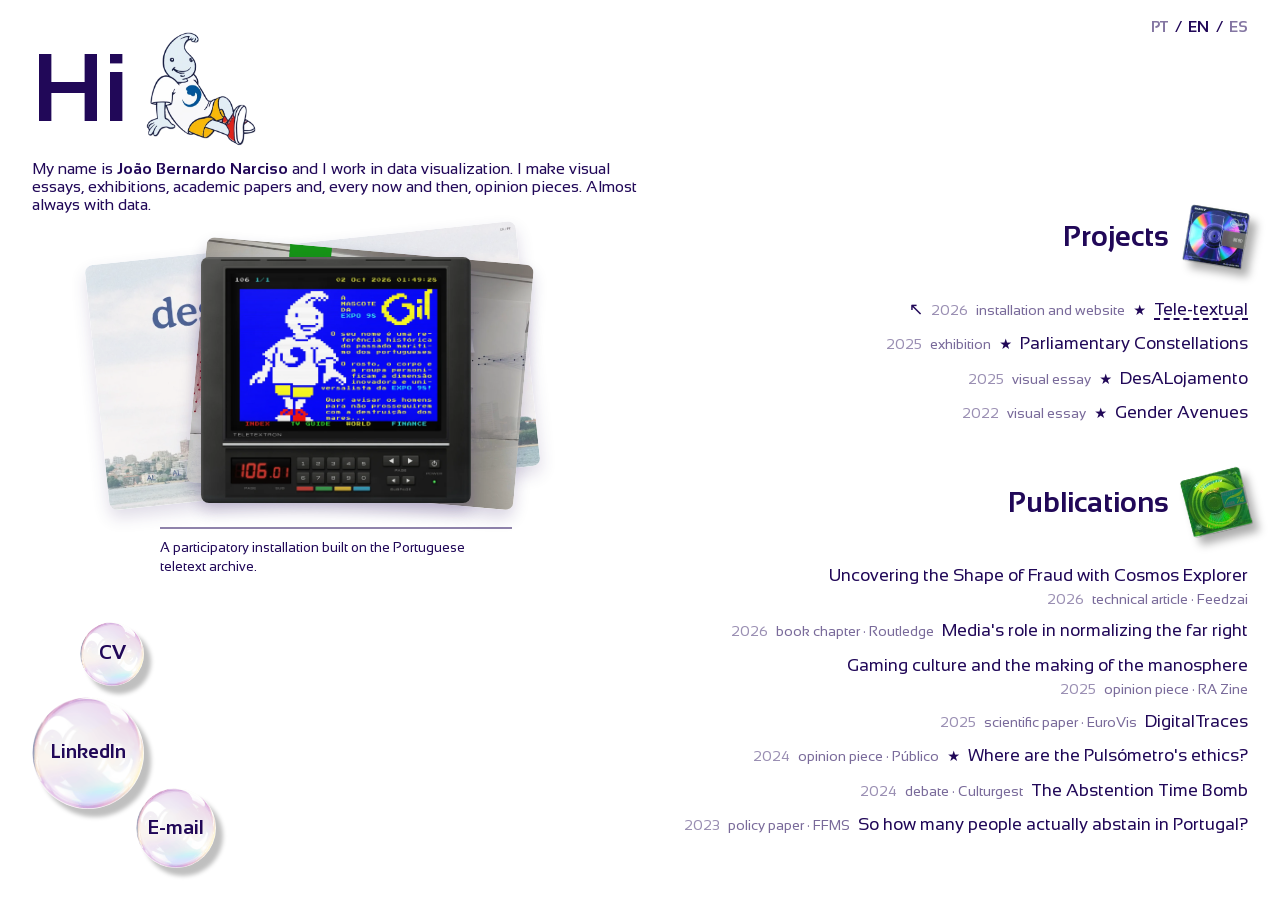
==== commit 9662bf35: "Add longer popup description for A Bomba-Relógio da Abstenção Co-Authored-By: Claude Opus 5.5 <norep" ====
--- a/index.html
+++ b/index.html
@@ -100,7 +100,7 @@
 							<li><a href="https://redeanticapitalista.net/a-cultura-dos-jogos-na-construcao-da-manosfera/" data-title="A cultura dos jogos na construção da manosfera" data-description="Artigo de opinião sobre a cultura dos videojogos como espaço de socialização da manosfera." data-thumb="/assets/images/thumbnails/razine2.webp"><span class="entry__year">2025</span><span class="entry__type">artigo de opinião · RA Zine</span><span class="entry__title">A cultura dos jogos na construção da manosfera</span></a></li>
 							<li><a href="https://diglib.eg.org/items/fb9c677a-8d79-43c6-8754-9d08834771e2" data-title="DigitalTraces" data-description="Artigo científico sobre uma ferramenta visual para detetar fraude na atividade digital dos utilizadores." data-thumb="/assets/images/thumbnails/digitaltraces.webp"><span class="entry__year">2025</span><span class="entry__type">artigo científico · EuroVis</span><span class="entry__title">DigitalTraces</span></a></li>
 							<li><a href="https://www.publico.pt/2024/02/17/opiniao/opiniao/onde-etica-pulsometro-2080435" data-title="Onde está a ética do Pulsómetro?" data-description="Artigo de opinião sobre a ética do Pulsómetro eleitoral da CNN, um 'indicador de sentimento nas redes sociais' usado nas legislativas de 2024." data-thumb="/assets/images/thumbnails/publico2.webp" data-flagship data-pile><span class="entry__year">2024</span><span class="entry__type">artigo de opinião · Público</span><span class="entry__star" role="img" title="Projeto principal" aria-label="Projeto principal">★</span><span class="entry__title">Onde está a ética do Pulsómetro?</span></a></li>
-							<li><a href="https://www.culturgest.pt/pt/media/bomba-relogio-da-abstencao/" data-title="A Bomba-Relógio da Abstenção" data-description="Debate sobre as motivações da abstenção eleitoral." data-thumb="/assets/images/thumbnails/bombarelogio.webp"><span class="entry__year">2024</span><span class="entry__type">debate · Culturgest</span><span class="entry__title">A Bomba-Relógio da Abstenção</span></a></li>
+							<li><a href="https://www.culturgest.pt/pt/media/bomba-relogio-da-abstencao/" data-title="A Bomba-Relógio da Abstenção" data-description="Debate sobre as motivações da abstenção eleitoral." data-modal-description="Conversa na Culturgest, no Dia da Europa de 2024, a partir de A Bomba-Relógio da Abstenção, a investigação de jornalismo de dados da DIVERGENTE que cruza a abstenção na União Europeia com a desigualdade, o desemprego e a escolaridade. Com Susana Peralta e moderação das jornalistas da DIVERGENTE." data-thumb="/assets/images/thumbnails/bombarelogio.webp"><span class="entry__year">2024</span><span class="entry__type">debate · Culturgest</span><span class="entry__title">A Bomba-Relógio da Abstenção</span></a></li>
 							<li><a href="https://ffms.pt/pt-pt/estudos/policy-papers/afinal-quantas-pessoas-se-abstem-em-portugal" data-title="Afinal, quantas pessoas se abstêm em Portugal?" data-description="Policy paper sobre a abstenção eleitoral em Portugal, publicado pela Fundação Francisco Manuel dos Santos." data-thumb="/assets/images/thumbnails/abstencao.webp" data-pile><span class="entry__year">2023</span><span class="entry__type">policy paper · FFMS</span><span class="entry__title">Afinal, quantas pessoas se abstêm em Portugal?</span></a></li>
 						</ul>
 					</div>
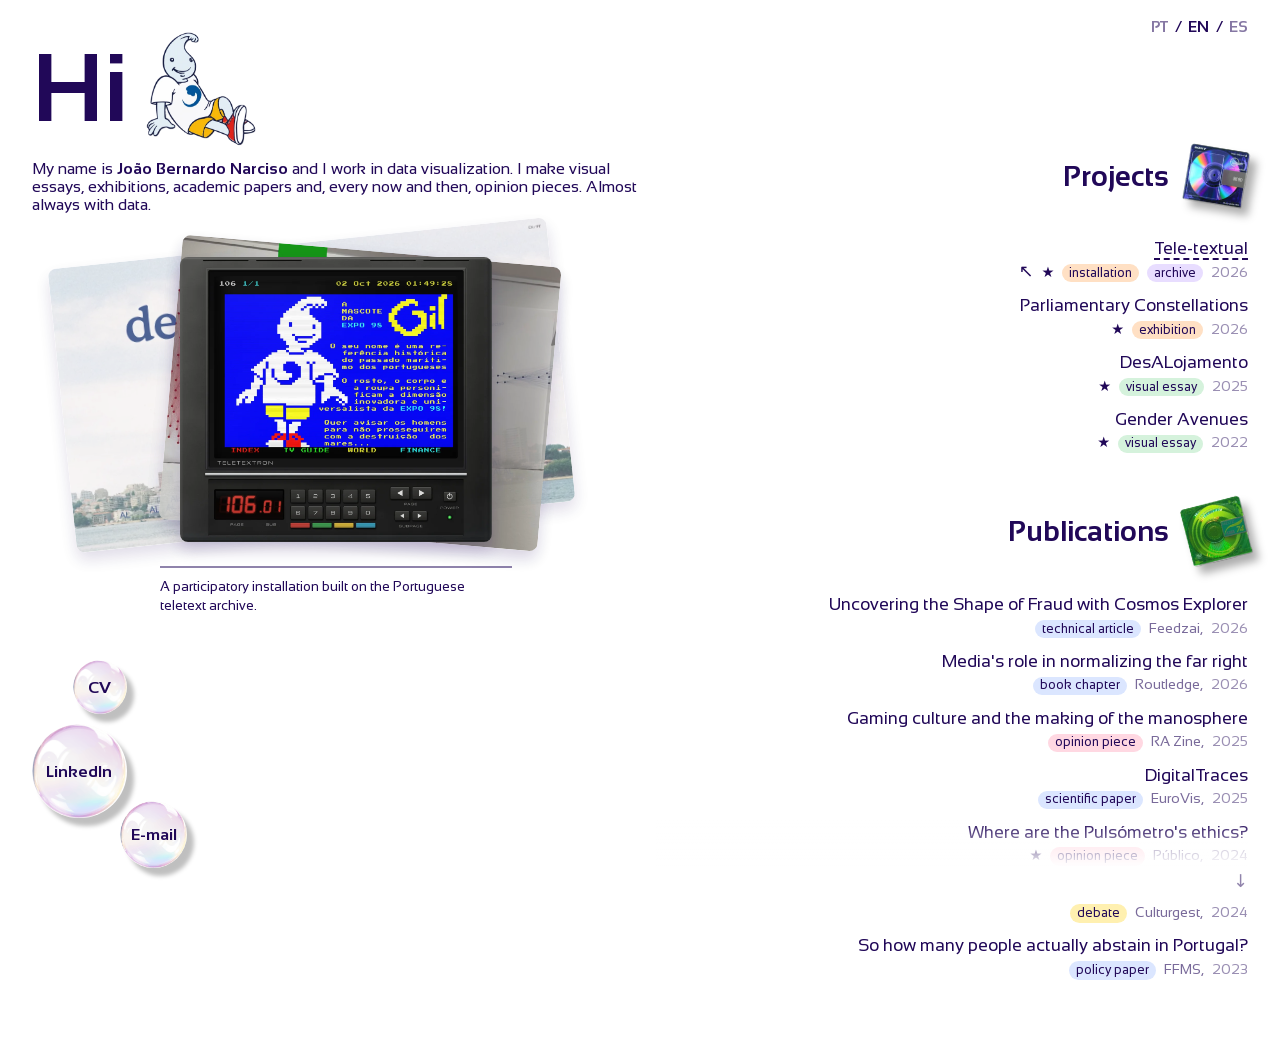
==== commit 617bc7ed: "Add type badges, scroll layout and Constelações updates - Work types are a vocabulary in site.js, sh" ====
--- a/index.html
+++ b/index.html
@@ -86,22 +86,22 @@
 					<div class="section">
 						<h2 class="sectionHeader"><span class="disc"><img src="/assets/images/minidisc1.webp" alt="" style="--tilt: 9.4deg; --tilt-hover: -6.6deg"></span>Projetos</h2>
 						<ul>
-							<li><a href="https://teletext.joaobernardo.me" data-title="Tele-textual" data-description="Uma instalação participativa construída sobre o arquivo do teletexto português." data-modal-description="Um arquivo vivo de páginas do teletexto da RTP e da SIC. Qualquer pessoa pode também criar páginas novas, dentro das restrições de uma tecnologia (aparentemente) obsoleta." data-thumb="/assets/images/thumbnails/teletextual.webp" data-flagship data-pile><span class="entry__year">2026</span><span class="entry__type">instalação e site</span><span class="entry__star" role="img" title="Projeto principal" aria-label="Projeto principal">★</span><span class="entry__title">Tele-textual</span></a></li>
-							<li><a href="https://parliament.joaobernardo.me" data-title="Constelações Parlamentares" data-description="Exposição sobre as votações do Parlamento Europeu desde 2004, redesenhadas como redes." data-modal-description="Todas as votações nominais do Parlamento Europeu desde 2004, redesenhadas como redes, em que dois eurodeputados ficam mais próximos quanto mais semelhantes forem as suas votações. A exposição está em itinerância no Festival Política." data-thumb="/assets/images/thumbnails/constelacoes.webp" data-flagship data-pile data-gallery="/assets/images/constelacoes/4.jpg|/assets/images/constelacoes/1.jpg|/assets/images/constelacoes/2.jpg|/assets/images/constelacoes/5.jpg|/assets/images/constelacoes/3.jpg"><span class="entry__year">2025</span><span class="entry__type">exposição</span><span class="entry__star" role="img" title="Projeto principal" aria-label="Projeto principal">★</span><span class="entry__title">Constelações Parlamentares</span></a></li>
-							<li><a href="https://desalojamento.pt" data-title="DesALojamento" data-description="Ensaio visual sobre o impacto do Alojamento Local na crise da habitação em Lisboa e no Porto." data-thumb="/assets/images/thumbnails/desalojamento.webp" data-flagship data-pile><span class="entry__year">2025</span><span class="entry__type">ensaio visual</span><span class="entry__star" role="img" title="Projeto principal" aria-label="Projeto principal">★</span><span class="entry__title">DesALojamento</span></a></li>
-							<li><a href="https://ruasdogenero.pt/pt" data-title="Ruas do Género" data-description="Ensaio visual sobre a representação das mulheres na toponímia do Porto.&lt;span class=&quot;honor&quot;&gt;Selecionado como uma das melhores histórias visuais e de dados de 2022 pelo The Pudding&lt;/span&gt;&lt;span class=&quot;honor&quot;&gt;Menção honrosa nos Prémios SPE de Jornalismo de Dados&lt;/span&gt;" data-modal-description="Ensaio visual sobre a representação das mulheres na toponímia do Porto.&lt;span class=&quot;honor&quot;&gt;&lt;a href=&quot;https://pudding.cool/pudding-cup/&quot; target=&quot;_blank&quot; rel=&quot;noopener noreferrer&quot;&gt;Selecionado como uma das melhores histórias visuais e de dados de 2022 pelo The Pudding&lt;/a&gt;&lt;/span&gt;&lt;span class=&quot;honor&quot;&gt;&lt;a href=&quot;https://www.escs.ipl.pt/editoriais/premiar-o-jornalismo-de-dados&quot; target=&quot;_blank&quot; rel=&quot;noopener noreferrer&quot;&gt;Menção honrosa nos Prémios SPE de Jornalismo de Dados&lt;/a&gt;&lt;/span&gt;" data-thumb="/assets/images/thumbnails/ruasdogenero.webp" data-flagship data-pile><span class="entry__year">2022</span><span class="entry__type">ensaio visual</span><span class="entry__star" role="img" title="Projeto principal" aria-label="Projeto principal">★</span><span class="entry__title">Ruas do Género</span></a></li>
+							<li><a href="https://teletext.joaobernardo.me" data-title="Tele-textual" data-description="Uma instalação participativa construída sobre o arquivo do teletexto português." data-modal-description="Um arquivo vivo de páginas do teletexto da RTP e da SIC. Qualquer pessoa pode também criar páginas novas, dentro das restrições de uma tecnologia (aparentemente) obsoleta." data-thumb="/assets/images/thumbnails/teletextual.webp" data-flagship data-pile><span class="entry__badge" style="--badge: #ffe0c4">instalação</span><span class="entry__badge" style="--badge: #e8ddff">arquivo</span><span class="entry__year">2026</span><span class="entry__star" role="img" title="Projeto principal" aria-label="Projeto principal">★</span><span class="entry__title">Tele-textual</span></a></li>
+							<li><a href="#constelacoes" data-title="Constelações Parlamentares" data-description="Exposição sobre as votações do Parlamento Europeu desde 2004, redesenhadas como redes." data-modal-description="Todas as votações nominais do Parlamento Europeu desde 2004, redesenhadas como redes, em que dois eurodeputados ficam mais próximos quanto mais semelhantes forem as suas votações. A exposição está em itinerância no Festival Política." data-thumb="/assets/images/thumbnails/constelacoes.webp" data-flagship data-pile data-gallery="/assets/images/constelacoes/4.jpg|/assets/images/constelacoes/1.jpg|/assets/images/constelacoes/2.jpg|/assets/images/constelacoes/5.jpg|/assets/images/constelacoes/3.jpg"><span class="entry__badge" style="--badge: #ffe0c4">exposição</span><span class="entry__year">2026</span><span class="entry__star" role="img" title="Projeto principal" aria-label="Projeto principal">★</span><span class="entry__title">Constelações Parlamentares</span></a></li>
+							<li><a href="https://desalojamento.pt" data-title="DesALojamento" data-description="Ensaio visual sobre o impacto do Alojamento Local na crise da habitação em Lisboa e no Porto." data-thumb="/assets/images/thumbnails/desalojamento.webp" data-flagship data-pile><span class="entry__badge" style="--badge: #d5f2dc">ensaio visual</span><span class="entry__year">2025</span><span class="entry__star" role="img" title="Projeto principal" aria-label="Projeto principal">★</span><span class="entry__title">DesALojamento</span></a></li>
+							<li><a href="https://ruasdogenero.pt/pt" data-title="Ruas do Género" data-description="Ensaio visual sobre a representação das mulheres na toponímia do Porto.&lt;span class=&quot;honor&quot;&gt;Selecionado como uma das melhores histórias visuais e de dados de 2022 pelo The Pudding&lt;/span&gt;&lt;span class=&quot;honor&quot;&gt;Menção honrosa nos Prémios SPE de Jornalismo de Dados&lt;/span&gt;" data-modal-description="Ensaio visual sobre a representação das mulheres na toponímia do Porto.&lt;span class=&quot;honor&quot;&gt;&lt;a href=&quot;https://pudding.cool/pudding-cup/&quot; target=&quot;_blank&quot; rel=&quot;noopener noreferrer&quot;&gt;Selecionado como uma das melhores histórias visuais e de dados de 2022 pelo The Pudding&lt;/a&gt;&lt;/span&gt;&lt;span class=&quot;honor&quot;&gt;&lt;a href=&quot;https://www.escs.ipl.pt/editoriais/premiar-o-jornalismo-de-dados&quot; target=&quot;_blank&quot; rel=&quot;noopener noreferrer&quot;&gt;Menção honrosa nos Prémios SPE de Jornalismo de Dados&lt;/a&gt;&lt;/span&gt;" data-thumb="/assets/images/thumbnails/ruasdogenero.webp" data-flagship data-pile><span class="entry__badge" style="--badge: #d5f2dc">ensaio visual</span><span class="entry__year">2022</span><span class="entry__star" role="img" title="Projeto principal" aria-label="Projeto principal">★</span><span class="entry__title">Ruas do Género</span></a></li>
 						</ul>
 					</div>
 					<div class="section">
 						<h2 class="sectionHeader"><span class="disc"><img src="/assets/images/minidisc2.webp" alt="" style="--tilt: -13.3deg; --tilt-hover: 6.7deg"></span>Publicações</h2>
 						<ul>
-							<li><a href="https://medium.com/feedzaitech/uncovering-the-shape-of-fraud-with-cosmos-explorer-visual-metaphors-behind-millions-of-transactions-b98e4cf56e56" data-title="Revelar a forma da fraude com o Cosmos Explorer" data-description="Artigo técnico sobre o uso de metáforas visuais para revelar padrões em dados de transações financeiras." data-thumb="/assets/images/thumbnails/fraud.webp"><span class="entry__year">2026</span><span class="entry__type">artigo técnico · Feedzai</span><span class="entry__title">Revelar a forma da fraude com o Cosmos Explorer</span></a></li>
-							<li><a href="https://www.taylorfrancis.com/chapters/edit/10.4324/9781032710167-3/role-media-normalising-far-right-luca-manucci-joão-bernardo-narciso" data-title="O papel dos media na normalização da extrema-direita" data-description="Capítulo de livro sobre o papel dos meios de comunicação na normalização da extrema-direita em Portugal e Espanha." data-thumb="/assets/images/thumbnails/farright.webp" data-pile><span class="entry__year">2026</span><span class="entry__type">capítulo de livro · Routledge</span><span class="entry__title">O papel dos media na normalização da extrema-direita</span></a></li>
-							<li><a href="https://redeanticapitalista.net/a-cultura-dos-jogos-na-construcao-da-manosfera/" data-title="A cultura dos jogos na construção da manosfera" data-description="Artigo de opinião sobre a cultura dos videojogos como espaço de socialização da manosfera." data-thumb="/assets/images/thumbnails/razine2.webp"><span class="entry__year">2025</span><span class="entry__type">artigo de opinião · RA Zine</span><span class="entry__title">A cultura dos jogos na construção da manosfera</span></a></li>
-							<li><a href="https://diglib.eg.org/items/fb9c677a-8d79-43c6-8754-9d08834771e2" data-title="DigitalTraces" data-description="Artigo científico sobre uma ferramenta visual para detetar fraude na atividade digital dos utilizadores." data-thumb="/assets/images/thumbnails/digitaltraces.webp"><span class="entry__year">2025</span><span class="entry__type">artigo científico · EuroVis</span><span class="entry__title">DigitalTraces</span></a></li>
-							<li><a href="https://www.publico.pt/2024/02/17/opiniao/opiniao/onde-etica-pulsometro-2080435" data-title="Onde está a ética do Pulsómetro?" data-description="Artigo de opinião sobre a ética do Pulsómetro eleitoral da CNN, um 'indicador de sentimento nas redes sociais' usado nas legislativas de 2024." data-thumb="/assets/images/thumbnails/publico2.webp" data-flagship data-pile><span class="entry__year">2024</span><span class="entry__type">artigo de opinião · Público</span><span class="entry__star" role="img" title="Projeto principal" aria-label="Projeto principal">★</span><span class="entry__title">Onde está a ética do Pulsómetro?</span></a></li>
-							<li><a href="https://www.culturgest.pt/pt/media/bomba-relogio-da-abstencao/" data-title="A Bomba-Relógio da Abstenção" data-description="Debate sobre as motivações da abstenção eleitoral." data-modal-description="Conversa na Culturgest, no Dia da Europa de 2024, a partir de A Bomba-Relógio da Abstenção, a investigação de jornalismo de dados da DIVERGENTE que cruza a abstenção na União Europeia com a desigualdade, o desemprego e a escolaridade. Com Susana Peralta e moderação das jornalistas da DIVERGENTE." data-thumb="/assets/images/thumbnails/bombarelogio.webp"><span class="entry__year">2024</span><span class="entry__type">debate · Culturgest</span><span class="entry__title">A Bomba-Relógio da Abstenção</span></a></li>
-							<li><a href="https://ffms.pt/pt-pt/estudos/policy-papers/afinal-quantas-pessoas-se-abstem-em-portugal" data-title="Afinal, quantas pessoas se abstêm em Portugal?" data-description="Policy paper sobre a abstenção eleitoral em Portugal, publicado pela Fundação Francisco Manuel dos Santos." data-thumb="/assets/images/thumbnails/abstencao.webp" data-pile><span class="entry__year">2023</span><span class="entry__type">policy paper · FFMS</span><span class="entry__title">Afinal, quantas pessoas se abstêm em Portugal?</span></a></li>
+							<li><a href="https://medium.com/feedzaitech/uncovering-the-shape-of-fraud-with-cosmos-explorer-visual-metaphors-behind-millions-of-transactions-b98e4cf56e56" data-title="Revelar a forma da fraude com o Cosmos Explorer" data-description="Artigo técnico sobre o uso de metáforas visuais para revelar padrões em dados de transações financeiras." data-thumb="/assets/images/thumbnails/fraud.webp"><span class="entry__badge" style="--badge: #dbe6ff">artigo técnico</span><span class="entry__type">Feedzai,</span><span class="entry__year">2026</span><span class="entry__title">Revelar a forma da fraude com o Cosmos Explorer</span></a></li>
+							<li><a href="https://www.taylorfrancis.com/chapters/edit/10.4324/9781032710167-3/role-media-normalising-far-right-luca-manucci-joão-bernardo-narciso" data-title="O papel dos media na normalização da extrema-direita" data-description="Capítulo de livro sobre o papel dos meios de comunicação na normalização da extrema-direita em Portugal e Espanha." data-thumb="/assets/images/thumbnails/farright.webp" data-pile><span class="entry__badge" style="--badge: #dbe6ff">capítulo de livro</span><span class="entry__type">Routledge,</span><span class="entry__year">2026</span><span class="entry__title">O papel dos media na normalização da extrema-direita</span></a></li>
+							<li><a href="https://redeanticapitalista.net/a-cultura-dos-jogos-na-construcao-da-manosfera/" data-title="A cultura dos jogos na construção da manosfera" data-description="Artigo de opinião sobre a cultura dos videojogos como espaço de socialização da manosfera." data-thumb="/assets/images/thumbnails/razine2.webp"><span class="entry__badge" style="--badge: #ffd8e2">artigo de opinião</span><span class="entry__type">RA Zine,</span><span class="entry__year">2025</span><span class="entry__title">A cultura dos jogos na construção da manosfera</span></a></li>
+							<li><a href="https://diglib.eg.org/items/fb9c677a-8d79-43c6-8754-9d08834771e2" data-title="DigitalTraces" data-description="Artigo científico sobre uma ferramenta visual para detetar fraude na atividade digital dos utilizadores." data-thumb="/assets/images/thumbnails/digitaltraces.webp"><span class="entry__badge" style="--badge: #dbe6ff">artigo científico</span><span class="entry__type">EuroVis,</span><span class="entry__year">2025</span><span class="entry__title">DigitalTraces</span></a></li>
+							<li><a href="https://www.publico.pt/2024/02/17/opiniao/opiniao/onde-etica-pulsometro-2080435" data-title="Onde está a ética do Pulsómetro?" data-description="Artigo de opinião sobre a ética do Pulsómetro eleitoral da CNN, um 'indicador de sentimento nas redes sociais' usado nas legislativas de 2024." data-thumb="/assets/images/thumbnails/publico2.webp" data-flagship data-pile><span class="entry__badge" style="--badge: #ffd8e2">artigo de opinião</span><span class="entry__type">Público,</span><span class="entry__year">2024</span><span class="entry__star" role="img" title="Projeto principal" aria-label="Projeto principal">★</span><span class="entry__title">Onde está a ética do Pulsómetro?</span></a></li>
+							<li><a href="https://www.culturgest.pt/pt/media/bomba-relogio-da-abstencao/" data-title="A Bomba-Relógio da Abstenção" data-description="Debate sobre as motivações da abstenção eleitoral." data-modal-description="Conversa na Culturgest, no Dia da Europa de 2024, a partir de A Bomba-Relógio da Abstenção, a investigação de jornalismo de dados da DIVERGENTE que cruza a abstenção na União Europeia com a desigualdade, o desemprego e a escolaridade. Com Susana Peralta e moderação das jornalistas da DIVERGENTE." data-thumb="/assets/images/thumbnails/bombarelogio.webp"><span class="entry__badge" style="--badge: #fff0b0">debate</span><span class="entry__type">Culturgest,</span><span class="entry__year">2024</span><span class="entry__title">A Bomba-Relógio da Abstenção</span></a></li>
+							<li><a href="https://ffms.pt/pt-pt/estudos/policy-papers/afinal-quantas-pessoas-se-abstem-em-portugal" data-title="Afinal, quantas pessoas se abstêm em Portugal?" data-description="Policy paper sobre a abstenção eleitoral em Portugal, publicado pela Fundação Francisco Manuel dos Santos." data-thumb="/assets/images/thumbnails/abstencao.webp" data-pile><span class="entry__badge" style="--badge: #dbe6ff">policy paper</span><span class="entry__type">FFMS,</span><span class="entry__year">2023</span><span class="entry__title">Afinal, quantas pessoas se abstêm em Portugal?</span></a></li>
 						</ul>
 					</div>
 				</div>
--- a/assets/css/styles.css
+++ b/assets/css/styles.css
@@ -1,6 +1,10 @@
 :root {
 	--color-purple: #210858;
 	--max-width: 42rem;
+	--section-gap: clamp(1rem, 5.3vh, 3rem);
+	/* The bubbles' unit: 0.9rem on a screen 960px tall or more, shrinking
+	   with shorter screens (a raised macOS display scale makes them shorter). */
+	--bubble: clamp(0.6rem, 1.5vh, 0.9rem);
 }
 
 *,
@@ -75,12 +79,16 @@
 	line-height: 112.295%;
 }
 
+/* Fixed, like the left column, so they stay put however long the list gets. */
 .bubbles {
-	position: absolute;
+	position: fixed;
 	bottom: 2rem;
 	left: 2rem;
-	width: 11rem;
+	width: calc(11 * var(--bubble));
 	pointer-events: none;
+	/* Above the sticky left column, which would otherwise take their clicks;
+	   below the project popup. */
+	z-index: 20;
 }
 
 .bubble {
@@ -112,28 +120,29 @@
 	}
 }
 
+/* Everything in multiples of --bubble, so the whole cluster scales together. */
 .bubble--cv {
-	bottom: 11.4rem;
-	left: 3rem;
-	width: 4rem;
-	height: 4rem;
-	font-size: 1.2rem;
+	bottom: calc(11.4 * var(--bubble));
+	left: calc(3 * var(--bubble));
+	width: calc(4 * var(--bubble));
+	height: calc(4 * var(--bubble));
+	font-size: max(0.75rem, calc(1.2 * var(--bubble)));
 }
 
 .bubble--linkedin {
-	bottom: 3.7rem;
+	bottom: calc(3.7 * var(--bubble));
 	left: 0;
-	width: 7rem;
-	height: 7rem;
-	font-size: 1.2rem;
+	width: calc(7 * var(--bubble));
+	height: calc(7 * var(--bubble));
+	font-size: max(0.75rem, calc(1.2 * var(--bubble)));
 }
 
 .bubble--email {
 	bottom: 0;
-	left: 6.5rem;
-	width: 5rem;
-	height: 5rem;
-	font-size: 1.2rem;
+	left: calc(6.5 * var(--bubble));
+	width: calc(5 * var(--bubble));
+	height: calc(5 * var(--bubble));
+	font-size: max(0.75rem, calc(1.2 * var(--bubble)));
 }
 
 .portfolio {
@@ -148,7 +157,7 @@
 	gap: 1rem;
 	font-size: clamp(1.1rem, 3.2vh, 1.8rem);
 	font-weight: 700;
-	margin-top: clamp(1rem, 5.3vh, 3rem);
+	margin-top: var(--section-gap);
 	margin-bottom: clamp(0.5rem, 3.5vh, 2rem);
 	text-align: right;
 
@@ -202,8 +211,19 @@
 
 .entry__year,
 .entry__type,
+.entry__badge,
 .entry__star {
 	flex: none;
+}
+
+/* Type of work. The colour comes from site.js (`typeColors`). */
+.entry__badge {
+	font-size: 0.72em;
+	line-height: 1.35;
+	padding: 0.05em 0.55em;
+	border-radius: 1em;
+	background: var(--badge);
+	white-space: nowrap;
 }
 
 .entry__year {
@@ -217,12 +237,18 @@
 	opacity: 0.6;
 }
 
+/* On desktop the star leads the line; on a phone it goes back to the end.
+   The hover arrow stays ahead of it. */
 .entry__star {
+	order: -1;
 	font-size: 0.82em;
 	line-height: 1;
 }
 
+/* The title always takes a line to itself, which wrap-reverse stacks above
+   the year, type and star. */
 .entry__title {
+	flex-basis: 100%;
 	text-align: right;
 }
 
@@ -245,22 +271,51 @@
 	padding: 1rem clamp(1rem, 3vw, 2rem);
 }
 
-/* The bubbles are pinned to the bottom-left of the first screen (their cluster
-   reaches 17.4rem up from it), so the left column stops above them and the
-   preview shrinks into whatever height is left. */
+/* The bubbles are pinned to the bottom-left of the screen (their cluster
+   reaches 2rem + 15.4 bubble units up from it), so the left column stops
+   above them and the preview shrinks into whatever height is left. It stays
+   put while the list on the right scrolls, so the preview is always beside
+   the hovered project. */
 .leftColumn {
+	position: sticky;
+	top: 1rem;
 	display: flex;
 	flex-direction: column;
 	height: calc(100vh - 2rem);
-	padding-bottom: 17.5rem;
-}
-
+	padding-bottom: calc(2rem + 15.5 * var(--bubble));
+}
+
+/* "Projetos" starts level with the intro text ("Chamo-me…"): --intro is that
+   text's distance from the top, set by main.js. The rest of the list scrolls. */
 .rightColumn {
-	min-height: calc(100vh - 2rem);
-	display: flex;
-	flex-direction: column;
+	padding-top: max(0px, var(--intro, 0px) - var(--section-gap));
+	padding-bottom: clamp(1rem, 2rem, 3rem);
+}
+
+/* Scroll hint: while the list runs on below the screen, its bottom edge fades
+   out and an arrow points down. main.js adds .is-list-end once the end of the
+   list is in view, and both go. To keep only the fade, delete `content: '↓'`
+   and put `content: ''` in its place. */
+.rightColumn::after {
+	content: '↓';
+	position: sticky;
+	bottom: 0;
+	display: flex;
 	justify-content: flex-end;
-	padding-bottom: clamp(1rem, 2rem, 3rem);
+	align-items: flex-end;
+	height: 5rem;
+	margin-top: -5rem;
+	padding-bottom: 0.3rem;
+	font-size: 1.1rem;
+	color: rgba(33, 8, 88, 0.5);
+	/* Solid at the bottom, so the arrow never sits on a faded title. */
+	background: linear-gradient(rgba(255, 255, 255, 0), #fff 60%);
+	pointer-events: none;
+	transition: opacity 200ms ease-out;
+}
+
+.is-list-end .rightColumn::after {
+	opacity: 0;
 }
 
 
@@ -277,6 +332,7 @@
    same baseline as the year rather than stacking above it. */
 .section ul li a::before {
 	content: '↖';
+	order: -2;
 	flex: none;
 	/* Full-size glyph on a line of smaller type: without this it makes the
 	   year-and-type line taller and pushes it away from a wrapped title. */
@@ -371,10 +427,11 @@
    its bottom edge: a row sized by its content changed height every time a
    portrait entered or left the pile, and everything jumped with it. The 39.5rem
    is what the rest of the first screen needs (header ≈ 13rem, margins 3rem,
-   three lines of text ≈ 6rem, bubbles 17.5rem) — raise it if the intro grows. */
+   three lines of text ≈ 6rem, bubbles 17.5 at full size) — raise it if the
+   intro grows. */
 .preview[data-mode='stack'] {
 	--pile-gap: clamp(2rem, 6vh, 4.5rem);
-	grid-template-rows: max(4rem, min(42vh, 100vh - 37.5rem - var(--pile-gap), 24rem)) auto;
+	grid-template-rows: max(4rem, min(42vh, 100vh - 22rem - 15.5 * var(--bubble) - var(--pile-gap), 24rem)) auto;
 	/* The tilted prints underneath rise above the row at their corners, more
 	   the bigger they are; this gap, which grows with the screen, keeps them
 	   off the intro text. */
@@ -545,12 +602,19 @@
 	}
 
 	.leftColumn {
+		position: static;
 		display: block;
 		height: auto;
 		padding-bottom: 0;
 	}
 
+	/* On a phone the whole page scrolls, as phones always do. */
+	.rightColumn::after {
+		display: none;
+	}
+
 	.rightColumn {
+		padding-top: 0;
 		min-height: 0;
 		display: block;
 		padding-bottom: 1rem;
@@ -585,15 +649,16 @@
 		justify-content: flex-start;
 	}
 
-	/* The title always takes a line to itself, which wrap-reverse stacks
-	   above the year, type and star. */
 	.entry__title {
-		flex-basis: 100%;
 		text-align: left;
 	}
 
 	.entry__type {
 		flex: 0 1 auto;
+	}
+
+	.entry__star {
+		order: 0;
 	}
 
 	ul {
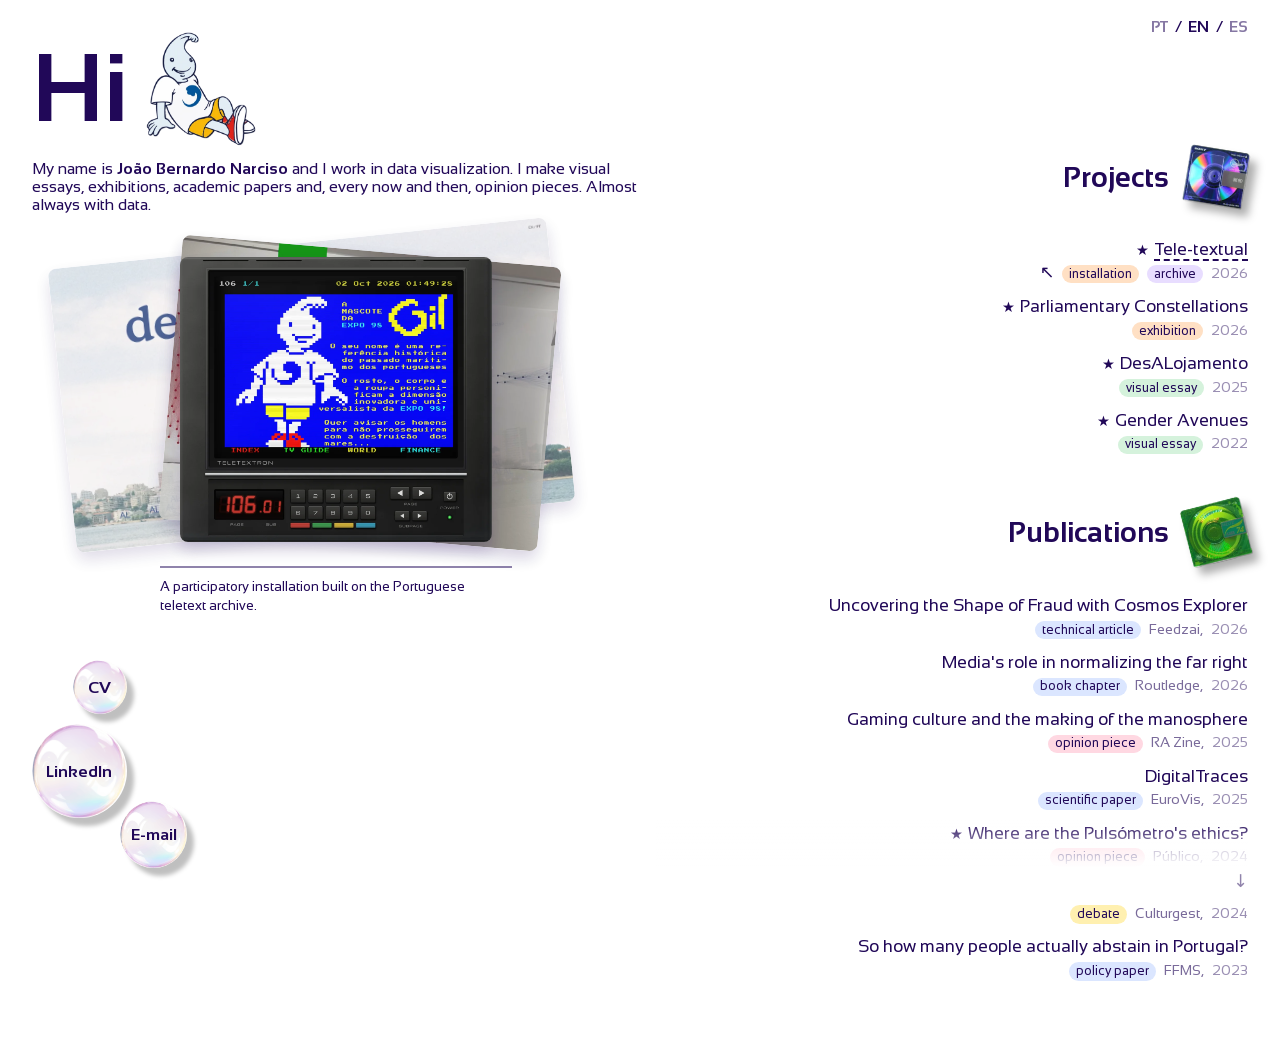
==== commit 50283bfe: "Put the flagship star on the project title Co-Authored-By: Claude Opus 5.5 <noreply@anthropic.com>" ====
--- a/index.html
+++ b/index.html
@@ -86,10 +86,10 @@
 					<div class="section">
 						<h2 class="sectionHeader"><span class="disc"><img src="/assets/images/minidisc1.webp" alt="" style="--tilt: 9.4deg; --tilt-hover: -6.6deg"></span>Projetos</h2>
 						<ul>
-							<li><a href="https://teletext.joaobernardo.me" data-title="Tele-textual" data-description="Uma instalação participativa construída sobre o arquivo do teletexto português." data-modal-description="Um arquivo vivo de páginas do teletexto da RTP e da SIC. Qualquer pessoa pode também criar páginas novas, dentro das restrições de uma tecnologia (aparentemente) obsoleta." data-thumb="/assets/images/thumbnails/teletextual.webp" data-flagship data-pile><span class="entry__badge" style="--badge: #ffe0c4">instalação</span><span class="entry__badge" style="--badge: #e8ddff">arquivo</span><span class="entry__year">2026</span><span class="entry__star" role="img" title="Projeto principal" aria-label="Projeto principal">★</span><span class="entry__title">Tele-textual</span></a></li>
-							<li><a href="#constelacoes" data-title="Constelações Parlamentares" data-description="Exposição sobre as votações do Parlamento Europeu desde 2004, redesenhadas como redes." data-modal-description="Todas as votações nominais do Parlamento Europeu desde 2004, redesenhadas como redes, em que dois eurodeputados ficam mais próximos quanto mais semelhantes forem as suas votações. A exposição está em itinerância no Festival Política." data-thumb="/assets/images/thumbnails/constelacoes.webp" data-flagship data-pile data-gallery="/assets/images/constelacoes/4.jpg|/assets/images/constelacoes/1.jpg|/assets/images/constelacoes/2.jpg|/assets/images/constelacoes/5.jpg|/assets/images/constelacoes/3.jpg"><span class="entry__badge" style="--badge: #ffe0c4">exposição</span><span class="entry__year">2026</span><span class="entry__star" role="img" title="Projeto principal" aria-label="Projeto principal">★</span><span class="entry__title">Constelações Parlamentares</span></a></li>
-							<li><a href="https://desalojamento.pt" data-title="DesALojamento" data-description="Ensaio visual sobre o impacto do Alojamento Local na crise da habitação em Lisboa e no Porto." data-thumb="/assets/images/thumbnails/desalojamento.webp" data-flagship data-pile><span class="entry__badge" style="--badge: #d5f2dc">ensaio visual</span><span class="entry__year">2025</span><span class="entry__star" role="img" title="Projeto principal" aria-label="Projeto principal">★</span><span class="entry__title">DesALojamento</span></a></li>
-							<li><a href="https://ruasdogenero.pt/pt" data-title="Ruas do Género" data-description="Ensaio visual sobre a representação das mulheres na toponímia do Porto.&lt;span class=&quot;honor&quot;&gt;Selecionado como uma das melhores histórias visuais e de dados de 2022 pelo The Pudding&lt;/span&gt;&lt;span class=&quot;honor&quot;&gt;Menção honrosa nos Prémios SPE de Jornalismo de Dados&lt;/span&gt;" data-modal-description="Ensaio visual sobre a representação das mulheres na toponímia do Porto.&lt;span class=&quot;honor&quot;&gt;&lt;a href=&quot;https://pudding.cool/pudding-cup/&quot; target=&quot;_blank&quot; rel=&quot;noopener noreferrer&quot;&gt;Selecionado como uma das melhores histórias visuais e de dados de 2022 pelo The Pudding&lt;/a&gt;&lt;/span&gt;&lt;span class=&quot;honor&quot;&gt;&lt;a href=&quot;https://www.escs.ipl.pt/editoriais/premiar-o-jornalismo-de-dados&quot; target=&quot;_blank&quot; rel=&quot;noopener noreferrer&quot;&gt;Menção honrosa nos Prémios SPE de Jornalismo de Dados&lt;/a&gt;&lt;/span&gt;" data-thumb="/assets/images/thumbnails/ruasdogenero.webp" data-flagship data-pile><span class="entry__badge" style="--badge: #d5f2dc">ensaio visual</span><span class="entry__year">2022</span><span class="entry__star" role="img" title="Projeto principal" aria-label="Projeto principal">★</span><span class="entry__title">Ruas do Género</span></a></li>
+							<li><a href="https://teletext.joaobernardo.me" data-title="Tele-textual" data-description="Uma instalação participativa construída sobre o arquivo do teletexto português." data-modal-description="Um arquivo vivo de páginas do teletexto da RTP e da SIC. Qualquer pessoa pode também criar páginas novas, dentro das restrições de uma tecnologia (aparentemente) obsoleta." data-thumb="/assets/images/thumbnails/teletextual.webp" data-flagship data-pile><span class="entry__badge" style="--badge: #ffe0c4">instalação</span><span class="entry__badge" style="--badge: #e8ddff">arquivo</span><span class="entry__year">2026</span><span class="entry__title" data-star="Projeto principal">Tele-textual</span></a></li>
+							<li><a href="#constelacoes" data-title="Constelações Parlamentares" data-description="Exposição sobre as votações do Parlamento Europeu desde 2004, redesenhadas como redes." data-modal-description="Todas as votações nominais do Parlamento Europeu desde 2004, redesenhadas como redes, em que dois eurodeputados ficam mais próximos quanto mais semelhantes forem as suas votações. A exposição está em itinerância no Festival Política." data-thumb="/assets/images/thumbnails/constelacoes.webp" data-flagship data-pile data-gallery="/assets/images/constelacoes/4.jpg|/assets/images/constelacoes/1.jpg|/assets/images/constelacoes/2.jpg|/assets/images/constelacoes/5.jpg|/assets/images/constelacoes/3.jpg"><span class="entry__badge" style="--badge: #ffe0c4">exposição</span><span class="entry__year">2026</span><span class="entry__title" data-star="Projeto principal">Constelações Parlamentares</span></a></li>
+							<li><a href="https://desalojamento.pt" data-title="DesALojamento" data-description="Ensaio visual sobre o impacto do Alojamento Local na crise da habitação em Lisboa e no Porto." data-thumb="/assets/images/thumbnails/desalojamento.webp" data-flagship data-pile><span class="entry__badge" style="--badge: #d5f2dc">ensaio visual</span><span class="entry__year">2025</span><span class="entry__title" data-star="Projeto principal">DesALojamento</span></a></li>
+							<li><a href="https://ruasdogenero.pt/pt" data-title="Ruas do Género" data-description="Ensaio visual sobre a representação das mulheres na toponímia do Porto.&lt;span class=&quot;honor&quot;&gt;Selecionado como uma das melhores histórias visuais e de dados de 2022 pelo The Pudding&lt;/span&gt;&lt;span class=&quot;honor&quot;&gt;Menção honrosa nos Prémios SPE de Jornalismo de Dados&lt;/span&gt;" data-modal-description="Ensaio visual sobre a representação das mulheres na toponímia do Porto.&lt;span class=&quot;honor&quot;&gt;&lt;a href=&quot;https://pudding.cool/pudding-cup/&quot; target=&quot;_blank&quot; rel=&quot;noopener noreferrer&quot;&gt;Selecionado como uma das melhores histórias visuais e de dados de 2022 pelo The Pudding&lt;/a&gt;&lt;/span&gt;&lt;span class=&quot;honor&quot;&gt;&lt;a href=&quot;https://www.escs.ipl.pt/editoriais/premiar-o-jornalismo-de-dados&quot; target=&quot;_blank&quot; rel=&quot;noopener noreferrer&quot;&gt;Menção honrosa nos Prémios SPE de Jornalismo de Dados&lt;/a&gt;&lt;/span&gt;" data-thumb="/assets/images/thumbnails/ruasdogenero.webp" data-flagship data-pile><span class="entry__badge" style="--badge: #d5f2dc">ensaio visual</span><span class="entry__year">2022</span><span class="entry__title" data-star="Projeto principal">Ruas do Género</span></a></li>
 						</ul>
 					</div>
 					<div class="section">
@@ -99,7 +99,7 @@
 							<li><a href="https://www.taylorfrancis.com/chapters/edit/10.4324/9781032710167-3/role-media-normalising-far-right-luca-manucci-joão-bernardo-narciso" data-title="O papel dos media na normalização da extrema-direita" data-description="Capítulo de livro sobre o papel dos meios de comunicação na normalização da extrema-direita em Portugal e Espanha." data-thumb="/assets/images/thumbnails/farright.webp" data-pile><span class="entry__badge" style="--badge: #dbe6ff">capítulo de livro</span><span class="entry__type">Routledge,</span><span class="entry__year">2026</span><span class="entry__title">O papel dos media na normalização da extrema-direita</span></a></li>
 							<li><a href="https://redeanticapitalista.net/a-cultura-dos-jogos-na-construcao-da-manosfera/" data-title="A cultura dos jogos na construção da manosfera" data-description="Artigo de opinião sobre a cultura dos videojogos como espaço de socialização da manosfera." data-thumb="/assets/images/thumbnails/razine2.webp"><span class="entry__badge" style="--badge: #ffd8e2">artigo de opinião</span><span class="entry__type">RA Zine,</span><span class="entry__year">2025</span><span class="entry__title">A cultura dos jogos na construção da manosfera</span></a></li>
 							<li><a href="https://diglib.eg.org/items/fb9c677a-8d79-43c6-8754-9d08834771e2" data-title="DigitalTraces" data-description="Artigo científico sobre uma ferramenta visual para detetar fraude na atividade digital dos utilizadores." data-thumb="/assets/images/thumbnails/digitaltraces.webp"><span class="entry__badge" style="--badge: #dbe6ff">artigo científico</span><span class="entry__type">EuroVis,</span><span class="entry__year">2025</span><span class="entry__title">DigitalTraces</span></a></li>
-							<li><a href="https://www.publico.pt/2024/02/17/opiniao/opiniao/onde-etica-pulsometro-2080435" data-title="Onde está a ética do Pulsómetro?" data-description="Artigo de opinião sobre a ética do Pulsómetro eleitoral da CNN, um 'indicador de sentimento nas redes sociais' usado nas legislativas de 2024." data-thumb="/assets/images/thumbnails/publico2.webp" data-flagship data-pile><span class="entry__badge" style="--badge: #ffd8e2">artigo de opinião</span><span class="entry__type">Público,</span><span class="entry__year">2024</span><span class="entry__star" role="img" title="Projeto principal" aria-label="Projeto principal">★</span><span class="entry__title">Onde está a ética do Pulsómetro?</span></a></li>
+							<li><a href="https://www.publico.pt/2024/02/17/opiniao/opiniao/onde-etica-pulsometro-2080435" data-title="Onde está a ética do Pulsómetro?" data-description="Artigo de opinião sobre a ética do Pulsómetro eleitoral da CNN, um 'indicador de sentimento nas redes sociais' usado nas legislativas de 2024." data-thumb="/assets/images/thumbnails/publico2.webp" data-flagship data-pile><span class="entry__badge" style="--badge: #ffd8e2">artigo de opinião</span><span class="entry__type">Público,</span><span class="entry__year">2024</span><span class="entry__title" data-star="Projeto principal">Onde está a ética do Pulsómetro?</span></a></li>
 							<li><a href="https://www.culturgest.pt/pt/media/bomba-relogio-da-abstencao/" data-title="A Bomba-Relógio da Abstenção" data-description="Debate sobre as motivações da abstenção eleitoral." data-modal-description="Conversa na Culturgest, no Dia da Europa de 2024, a partir de A Bomba-Relógio da Abstenção, a investigação de jornalismo de dados da DIVERGENTE que cruza a abstenção na União Europeia com a desigualdade, o desemprego e a escolaridade. Com Susana Peralta e moderação das jornalistas da DIVERGENTE." data-thumb="/assets/images/thumbnails/bombarelogio.webp"><span class="entry__badge" style="--badge: #fff0b0">debate</span><span class="entry__type">Culturgest,</span><span class="entry__year">2024</span><span class="entry__title">A Bomba-Relógio da Abstenção</span></a></li>
 							<li><a href="https://ffms.pt/pt-pt/estudos/policy-papers/afinal-quantas-pessoas-se-abstem-em-portugal" data-title="Afinal, quantas pessoas se abstêm em Portugal?" data-description="Policy paper sobre a abstenção eleitoral em Portugal, publicado pela Fundação Francisco Manuel dos Santos." data-thumb="/assets/images/thumbnails/abstencao.webp" data-pile><span class="entry__badge" style="--badge: #dbe6ff">policy paper</span><span class="entry__type">FFMS,</span><span class="entry__year">2023</span><span class="entry__title">Afinal, quantas pessoas se abstêm em Portugal?</span></a></li>
 						</ul>
--- a/assets/css/styles.css
+++ b/assets/css/styles.css
@@ -211,8 +211,7 @@
 
 .entry__year,
 .entry__type,
-.entry__badge,
-.entry__star {
+.entry__badge {
 	flex: none;
 }
 
@@ -237,12 +236,16 @@
 	opacity: 0.6;
 }
 
-/* On desktop the star leads the line; on a phone it goes back to the end.
-   The hover arrow stays ahead of it. */
-.entry__star {
-	order: -1;
+/* Flagship star, on the title: it leads the title on desktop and trails it on
+   a phone. inline-block keeps it out of the hover underline; the text after
+   the slash is what a screen reader says (older browsers drop it and keep
+   the plain star from the line before). */
+.entry__title[data-star]::before {
+	content: '★';
+	content: '★' / attr(data-star);
+	display: inline-block;
+	margin-right: 0.35em;
 	font-size: 0.82em;
-	line-height: 1;
 }
 
 /* The title always takes a line to itself, which wrap-reverse stacks above
@@ -657,8 +660,16 @@
 		flex: 0 1 auto;
 	}
 
-	.entry__star {
-		order: 0;
+	.entry__title[data-star]::before {
+		content: none;
+	}
+
+	.entry__title[data-star]::after {
+		content: '★';
+		content: '★' / attr(data-star);
+		display: inline-block;
+		margin-left: 0.35em;
+		font-size: 0.82em;
 	}
 
 	ul {
